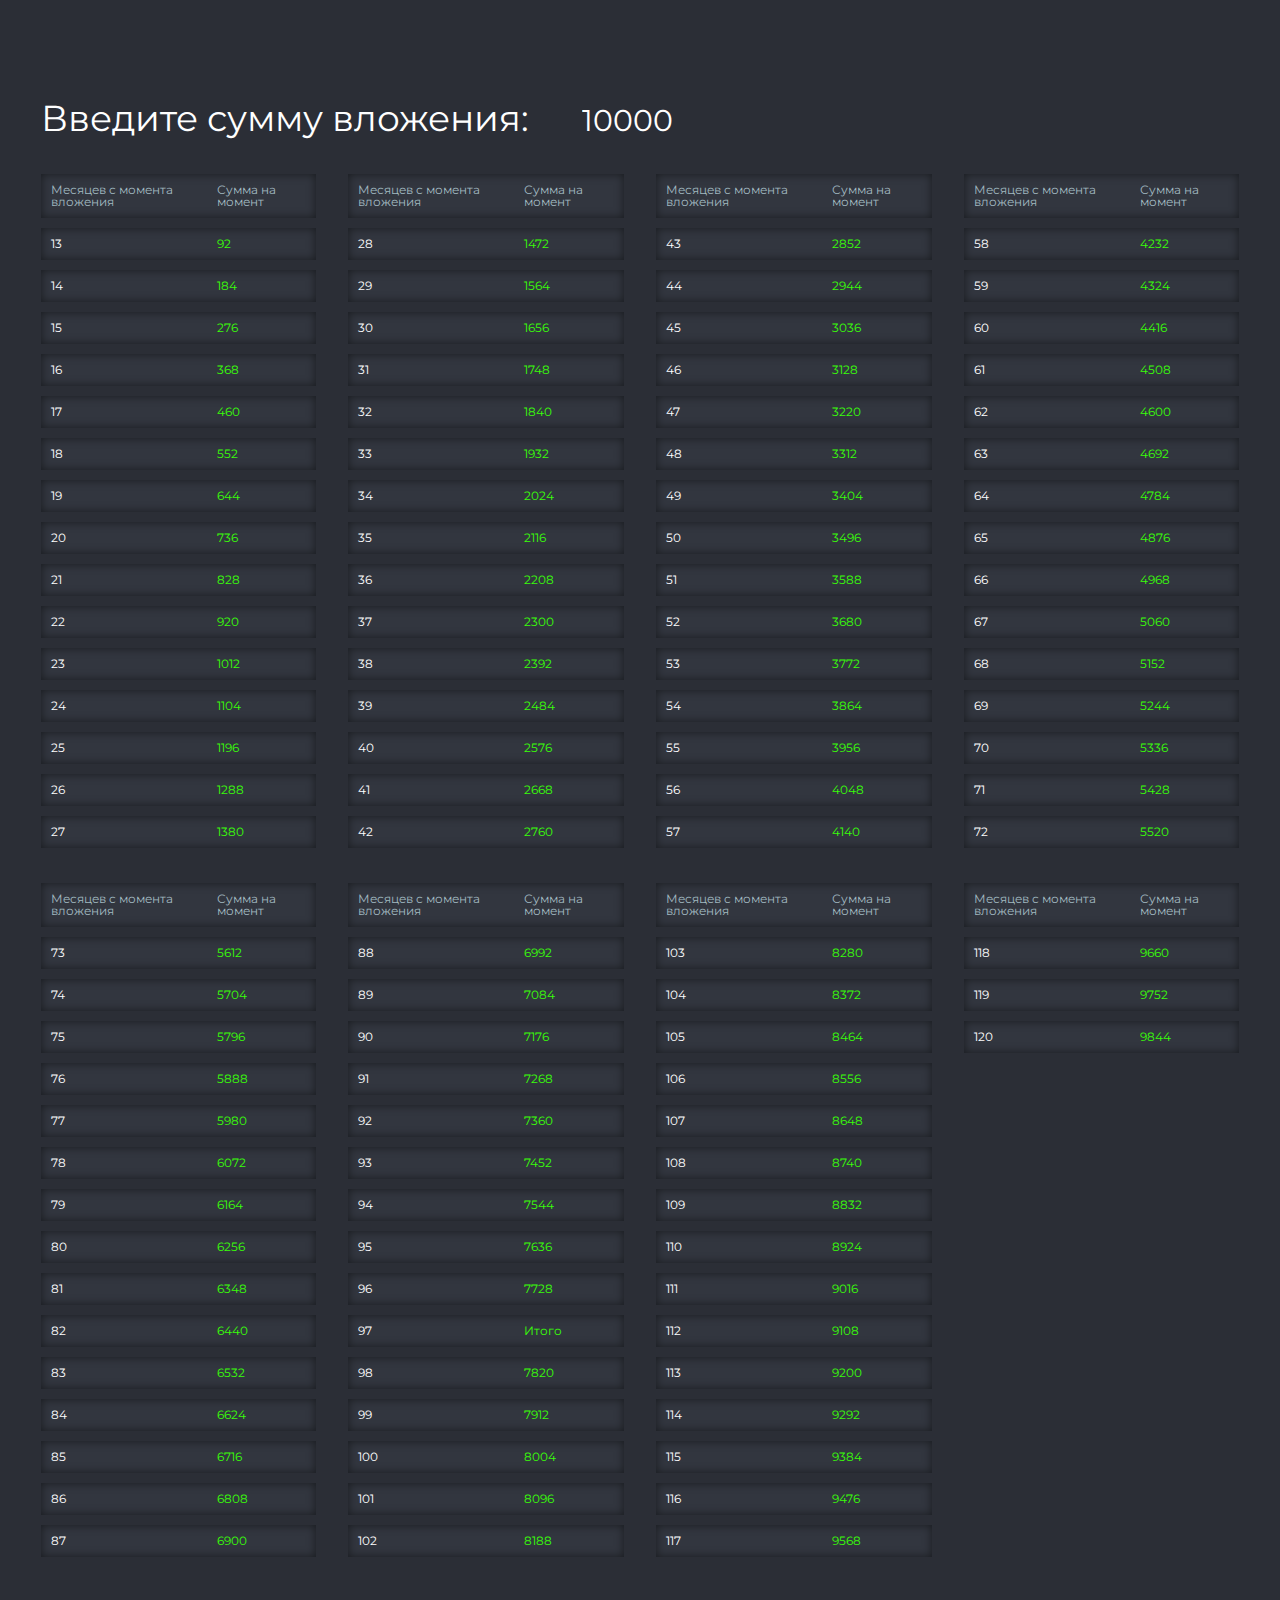
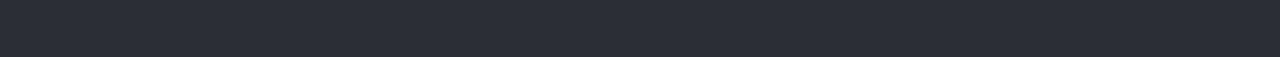
==== index.html @ eb1f11cc "Update index.html" ====
<!DOCTYPE html>
<html lang="ru">
<head>
	<meta charset="UTF-8">
	<meta name="viewport" content="width=device-width, initial-scale=1.0">
	<title>Калькулятор Х100</title>
	<link href="https://fonts.googleapis.com/css2?family=Montserrat:wght@100;200;300;400;500;600;700;800;900&display=swap" rel="stylesheet">
	<link rel="shortcut icon" href="">
	<link href="normalize.css" rel="stylesheet" type="text/css"/>
	<link href="style.css" rel="stylesheet" type="text/css"/>
	<link href="css/responsive.css" rel="stylesheet" type="text/css"/>
</head>
<body>


	<div class="all">
		<label class="title" for="data">
			<span>Введите сумму вложения:</span>
			<input type="text" id="data"
			name="data" value="10000" placeholder="10 000">
			
		</label>

		<div class="all__wr">
			<div class="all__item">
				<div class="item item__title">
					<span class="item_month">Месяцев с момента вложения</span>
					<span class="item_total">Сумма на момент</span>
				</div>
				<div class="item">
					<span class="item_month">13</span>
					<span class="item_total" id="total1">Итого</span>
				</div>
				<div class="item">
					<span class="item_month">14</span>
					<span class="item_total" id="total2">Итого</span>
				</div>
				<div class="item">
					<span class="item_month">15</span>
					<span class="item_total" id="total3">Итого</span>
				</div>
				<div class="item">
					<span class="item_month">16</span>
					<span class="item_total" id="total4">Итого</span>
				</div>
				<div class="item">
					<span class="item_month">17</span>
					<span class="item_total" id="total5">Итого</span>
				</div>
				<div class="item">
					<span class="item_month">18</span>
					<span class="item_total" id="total6">Итого</span>
				</div>
				<div class="item">
					<span class="item_month">19</span>
					<span class="item_total" id="total7">Итого</span>
				</div>
				<div class="item">
					<span class="item_month">20</span>
					<span class="item_total" id="total8">Итого</span>
				</div>
				<div class="item">
					<span class="item_month">21</span>
					<span class="item_total" id="total9">Итого</span>
				</div>
				<div class="item">
					<span class="item_month">22</span>
					<span class="item_total" id="total10">Итого</span>
				</div>
				<div class="item">
					<span class="item_month">23</span>
					<span class="item_total" id="total11">Итого</span>
				</div>
				<div class="item">
					<span class="item_month">24</span>
					<span class="item_total" id="total12">Итого</span>
				</div>
				<div class="item">
					<span class="item_month">25</span>
					<span class="item_total" id="total13">Итого</span>
				</div>
				<div class="item">
					<span class="item_month">26</span>
					<span class="item_total" id="total14">Итого</span>
				</div>
				<div class="item">
					<span class="item_month">27</span>
					<span class="item_total" id="total15">Итого</span>
				</div>
			</div>
			<div class="all__item">
				<div class="item item__title">
					<span class="item_month">Месяцев с момента вложения</span>
					<span class="item_total">Сумма на момент</span>
				</div>
				<div class="item">
					<span class="item_month">28</span>
					<span class="item_total" id="total16">Итого</span>
				</div>
				<div class="item">
					<span class="item_month">29</span>
					<span class="item_total" id="total17">Итого</span>
				</div>
				<div class="item">
					<span class="item_month">30</span>
					<span class="item_total" id="total18">Итого</span>
				</div>
				<div class="item">
					<span class="item_month">31</span>
					<span class="item_total" id="total19">Итого</span>
				</div>
				<div class="item">
					<span class="item_month">32</span>
					<span class="item_total" id="total20">Итого</span>
				</div>
				<div class="item">
					<span class="item_month">33</span>
					<span class="item_total" id="total21">Итого</span>
				</div>
				<div class="item">
					<span class="item_month">34</span>
					<span class="item_total" id="total22">Итого</span>
				</div>
				<div class="item">
					<span class="item_month">35</span>
					<span class="item_total" id="total23">Итого</span>
				</div>
				<div class="item">
					<span class="item_month">36</span>
					<span class="item_total" id="total24">Итого</span>
				</div>
				<div class="item">
					<span class="item_month">37</span>
					<span class="item_total" id="total25">Итого</span>
				</div>
				<div class="item">
					<span class="item_month">38</span>
					<span class="item_total" id="total26">Итого</span>
				</div>
				<div class="item">
					<span class="item_month">39</span>
					<span class="item_total" id="total27">Итого</span>
				</div>
				<div class="item">
					<span class="item_month">40</span>
					<span class="item_total" id="total28">Итого</span>
				</div>
				<div class="item">
					<span class="item_month">41</span>
					<span class="item_total" id="total29">Итого</span>
				</div>
				<div class="item">
					<span class="item_month">42</span>
					<span class="item_total" id="total30">Итого</span>
				</div>
			</div>
			<div class="all__item">
				<div class="item item__title">
					<span class="item_month">Месяцев с момента вложения</span>
					<span class="item_total">Сумма на момент</span>
				</div>
				<div class="item">
					<span class="item_month">43</span>
					<span class="item_total" id="total31">Итого</span>
				</div>
				<div class="item">
					<span class="item_month">44</span>
					<span class="item_total" id="total32">Итого</span>
				</div>
				<div class="item">
					<span class="item_month">45</span>
					<span class="item_total" id="total33">Итого</span>
				</div>
				<div class="item">
					<span class="item_month">46</span>
					<span class="item_total" id="total34">Итого</span>
				</div>
				<div class="item">
					<span class="item_month">47</span>
					<span class="item_total" id="total35">Итого</span>
				</div>
				<div class="item">
					<span class="item_month">48</span>
					<span class="item_total" id="total36">Итого</span>
				</div>
				<div class="item">
					<span class="item_month">49</span>
					<span class="item_total" id="total37">Итого</span>
				</div>
				<div class="item">
					<span class="item_month">50</span>
					<span class="item_total" id="total38">Итого</span>
				</div>
				<div class="item">
					<span class="item_month">51</span>
					<span class="item_total" id="total39">Итого</span>
				</div>
				<div class="item">
					<span class="item_month">52</span>
					<span class="item_total" id="total40">Итого</span>
				</div>
				<div class="item">
					<span class="item_month">53</span>
					<span class="item_total" id="total41">Итого</span>
				</div>
				<div class="item">
					<span class="item_month">54</span>
					<span class="item_total" id="total42">Итого</span>
				</div>
				<div class="item">
					<span class="item_month">55</span>
					<span class="item_total" id="total43">Итого</span>
				</div>
				<div class="item">
					<span class="item_month">56</span>
					<span class="item_total" id="total44">Итого</span>
				</div>
				<div class="item">
					<span class="item_month">57</span>
					<span class="item_total" id="total45">Итого</span>
				</div>
			</div>
			<div class="all__item">
				<div class="item item__title">
					<span class="item_month">Месяцев с момента вложения</span>
					<span class="item_total">Сумма на момент</span>
				</div>
				<div class="item">
					<span class="item_month">58</span>
					<span class="item_total" id="total46">Итого</span>
				</div>
				<div class="item">
					<span class="item_month">59</span>
					<span class="item_total" id="total47">Итого</span>
				</div>
				<div class="item">
					<span class="item_month">60</span>
					<span class="item_total" id="total48">Итого</span>
				</div>
				<div class="item">
					<span class="item_month">61</span>
					<span class="item_total" id="total49">Итого</span>
				</div>
				<div class="item">
					<span class="item_month">62</span>
					<span class="item_total" id="total50">Итого</span>
				</div>
				<div class="item">
					<span class="item_month">63</span>
					<span class="item_total" id="total51">Итого</span>
				</div>
				<div class="item">
					<span class="item_month">64</span>
					<span class="item_total" id="total52">Итого</span>
				</div>
				<div class="item">
					<span class="item_month">65</span>
					<span class="item_total" id="total53">Итого</span>
				</div>
				<div class="item">
					<span class="item_month">66</span>
					<span class="item_total" id="total54">Итого</span>
				</div>
				<div class="item">
					<span class="item_month">67</span>
					<span class="item_total" id="total55">Итого</span>
				</div>
				<div class="item">
					<span class="item_month">68</span>
					<span class="item_total" id="total56">Итого</span>
				</div>
				<div class="item">
					<span class="item_month">69</span>
					<span class="item_total" id="total57">Итого</span>
				</div>
				<div class="item">
					<span class="item_month">70</span>
					<span class="item_total" id="total58">Итого</span>
				</div>
				<div class="item">
					<span class="item_month">71</span>
					<span class="item_total" id="total59">Итого</span>
				</div>
				<div class="item">
					<span class="item_month">72</span>
					<span class="item_total" id="total60">Итого</span>
				</div>
			</div>
			<div class="all__item">
				<div class="item item__title">
					<span class="item_month">Месяцев с момента вложения</span>
					<span class="item_total">Сумма на момент</span>
				</div>
				<div class="item">
					<span class="item_month">73</span>
					<span class="item_total" id="total61">Итого</span>
				</div>
				<div class="item">
					<span class="item_month">74</span>
					<span class="item_total" id="total62">Итого</span>
				</div>
				<div class="item">
					<span class="item_month">75</span>
					<span class="item_total" id="total63">Итого</span>
				</div>
				<div class="item">
					<span class="item_month">76</span>
					<span class="item_total" id="total64">Итого</span>
				</div>
				<div class="item">
					<span class="item_month">77</span>
					<span class="item_total" id="total65">Итого</span>
				</div>
				<div class="item">
					<span class="item_month">78</span>
					<span class="item_total" id="total66">Итого</span>
				</div>
				<div class="item">
					<span class="item_month">79</span>
					<span class="item_total" id="total67">Итого</span>
				</div>
				<div class="item">
					<span class="item_month">80</span>
					<span class="item_total" id="total68">Итого</span>
				</div>
				<div class="item">
					<span class="item_month">81</span>
					<span class="item_total" id="total69">Итого</span>
				</div>
				<div class="item">
					<span class="item_month">82</span>
					<span class="item_total" id="total70">Итого</span>
				</div>
				<div class="item">
					<span class="item_month">83</span>
					<span class="item_total" id="total71">Итого</span>
				</div>
				<div class="item">
					<span class="item_month">84</span>
					<span class="item_total" id="total72">Итого</span>
				</div>
				<div class="item">
					<span class="item_month">85</span>
					<span class="item_total" id="total73">Итого</span>
				</div>
				<div class="item">
					<span class="item_month">86</span>
					<span class="item_total" id="total74">Итого</span>
				</div>
				<div class="item">
					<span class="item_month">87</span>
					<span class="item_total" id="total75">Итого</span>
				</div>
			</div>
			<div class="all__item">
				<div class="item item__title">
					<span class="item_month">Месяцев с момента вложения</span>
					<span class="item_total">Сумма на момент</span>
				</div>
				<div class="item">
					<span class="item_month">88</span>
					<span class="item_total" id="total76">Итого</span>
				</div>
				<div class="item">
					<span class="item_month">89</span>
					<span class="item_total" id="total77">Итого</span>
				</div>
				<div class="item">
					<span class="item_month">90</span>
					<span class="item_total" id="total78">Итого</span>
				</div>
				<div class="item">
					<span class="item_month">91</span>
					<span class="item_total" id="total79">Итого</span>
				</div>
				<div class="item">
					<span class="item_month">92</span>
					<span class="item_total" id="total80">Итого</span>
				</div>
				<div class="item">
					<span class="item_month">93</span>
					<span class="item_total" id="total81">Итого</span>
				</div>
				<div class="item">
					<span class="item_month">94</span>
					<span class="item_total" id="total82">Итого</span>
				</div>
				<div class="item">
					<span class="item_month">95</span>
					<span class="item_total" id="total83">Итого</span>
				</div>
				<div class="item">
					<span class="item_month">96</span>
					<span class="item_total" id="total84">Итого</span>
				</div>
				<div class="item">
					<span class="item_month">97</span>
					<span class="item_total" id="total84">Итого</span>
				</div>
				<div class="item">
					<span class="item_month">98</span>
					<span class="item_total" id="total85">Итого</span>
				</div>
				<div class="item">
					<span class="item_month">99</span>
					<span class="item_total" id="total86">Итого</span>
				</div>
				<div class="item">
					<span class="item_month">100</span>
					<span class="item_total" id="total87">Итого</span>
				</div>
				<div class="item">
					<span class="item_month">101</span>
					<span class="item_total" id="total88">Итого</span>
				</div>
				<div class="item">
					<span class="item_month">102</span>
					<span class="item_total" id="total89">Итого</span>
				</div>
			</div>
			<div class="all__item">
				<div class="item item__title">
					<span class="item_month">Месяцев с момента вложения</span>
					<span class="item_total">Сумма на момент</span>
				</div>
				<div class="item">
					<span class="item_month">103</span>
					<span class="item_total" id="total90">Итого</span>
				</div>
				<div class="item">
					<span class="item_month">104</span>
					<span class="item_total" id="total91">Итого</span>
				</div>
				<div class="item">
					<span class="item_month">105</span>
					<span class="item_total" id="total92">Итого</span>
				</div>
				<div class="item">
					<span class="item_month">106</span>
					<span class="item_total" id="total93">Итого</span>
				</div>
				<div class="item">
					<span class="item_month">107</span>
					<span class="item_total" id="total94">Итого</span>
				</div>
				<div class="item">
					<span class="item_month">108</span>
					<span class="item_total" id="total95">Итого</span>
				</div>
				<div class="item">
					<span class="item_month">109</span>
					<span class="item_total" id="total96">Итого</span>
				</div>
				<div class="item">
					<span class="item_month">110</span>
					<span class="item_total" id="total97">Итого</span>
				</div>
				<div class="item">
					<span class="item_month">111</span>
					<span class="item_total" id="total98">Итого</span>
				</div>
				<div class="item">
					<span class="item_month">112</span>
					<span class="item_total" id="total99">Итого</span>
				</div>
				<div class="item">
					<span class="item_month">113</span>
					<span class="item_total" id="total100">Итого</span>
				</div>
				<div class="item">
					<span class="item_month">114</span>
					<span class="item_total" id="total101">Итого</span>
				</div>
				<div class="item">
					<span class="item_month">115</span>
					<span class="item_total" id="total102">Итого</span>
				</div>
				<div class="item">
					<span class="item_month">116</span>
					<span class="item_total" id="total103">Итого</span>
				</div>
				<div class="item">
					<span class="item_month">117</span>
					<span class="item_total" id="total104">Итого</span>
				</div>
			</div>
			<div class="all__item">
				<div class="item item__title">
					<span class="item_month">Месяцев с момента вложения</span>
					<span class="item_total">Сумма на момент</span>
				</div>
				<div class="item">
					<span class="item_month">118</span>
					<span class="item_total" id="total105">Итого</span>
				</div>
				<div class="item">
					<span class="item_month">119</span>
					<span class="item_total" id="total106">Итого</span>
				</div>
				<div class="item">
					<span class="item_month">120</span>
					<span class="item_total" id="total107">Итого</span>
				</div>
			</div>
		</div>
		

		
	</div>
	


	<script src="https://ajax.googleapis.com/ajax/libs/jquery/3.5.1/jquery.min.js"></script>
	<script src="script.js"></script>
</body>
</html>
---- style.css ----
body{
	font-family: 'Montserrat', sans-serif;
	color: #fff;
	background: #2b2e36;
	font-size: 12px;
}
.all{
	width: 1199px;
	margin: 0 auto;
	padding-top: 100px;
	padding-bottom: 100px;
}
.title span {
	font-size: 36px;
	display: inline-block;
	margin-right: 50px;
}
.all__wr{
	display: flex;
	flex-wrap: wrap;
	justify-content: space-between;
}
input{
	color: #fff;
	background: #2b2e36;
	font-size: 30px;
}
.item__title{
	color: #a2bac1;
}
.all__item{
	width: 23%;
	margin-top: 25px;
}
.item{
	background: #32363f;
	margin-top: 10px;
	padding: 10px;
	display: flex;
	align-items: center;
	box-shadow: inset 0px 0px 10px rgba(0,0,0,0.5);
}
.item_month{
	width: 65%;
}
.item_total{
	width: 35%;
	color: #39ff08;
}
.item__title .item_total{
	color: #a2bac1;
}
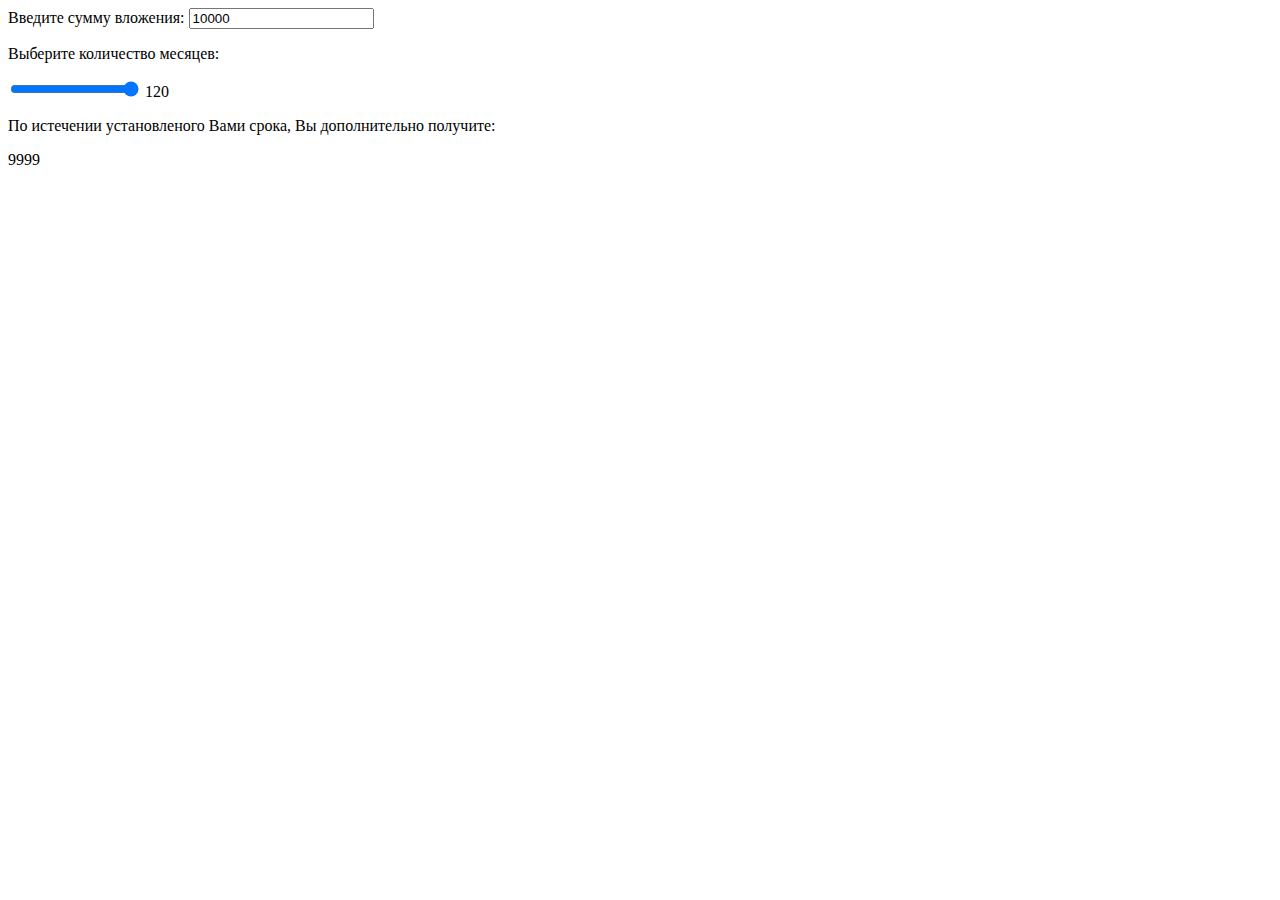
==== commit 8538a6b6: "Add files via upload" ====
--- a/index.html
+++ b/index.html
@@ -6,22 +6,36 @@
 	<title>Калькулятор Х100</title>
 	<link href="https://fonts.googleapis.com/css2?family=Montserrat:wght@100;200;300;400;500;600;700;800;900&display=swap" rel="stylesheet">
 	<link rel="shortcut icon" href="">
-	<link href="normalize.css" rel="stylesheet" type="text/css"/>
-	<link href="style.css" rel="stylesheet" type="text/css"/>
+	<link href="css/normalize.css" rel="stylesheet" type="text/css"/>
+	<link href="css/style.css" rel="stylesheet" type="text/css"/>
 	<link href="css/responsive.css" rel="stylesheet" type="text/css"/>
 </head>
 <body>
 
 
 	<div class="all">
-		<label class="title" for="data">
-			<span>Введите сумму вложения:</span>
-			<input type="text" id="data"
-			name="data" value="10000" placeholder="10 000">
+		<div class="choose">
+			<div class="choose__left">
+				<label class="title" for="data">
+					<span class="title__title title__title_range">Введите сумму вложения:</span>
+					<input type="text" id="data" name="data" value="10000" placeholder="10 000">
+
+				</label>
+				<label class="title" for="month">
+					<p class="title__title title__title_range">Выберите количество месяцев:</p>
+					<input type="range" id="month" min="13" max="120" name="month" value="120">
+					<span id="title__month" class="title__month">1</span>
+				</label>
+			</div>
+			<div class="choose__right">
+				<p class="choose__right_text">По истечении установленого Вами срока, Вы дополнительно получите:</p>
+				<p id="choose__right_month" class="choose__right_month">1</p>
+			</div>
 			
-		</label>
-
-		<div class="all__wr">
+		</div>
+		
+
+<!-- 		<div class="all__wr">
 			<div class="all__item">
 				<div class="item item__title">
 					<span class="item_month">Месяцев с момента вложения</span>
@@ -502,7 +516,7 @@
 					<span class="item_total" id="total107">Итого</span>
 				</div>
 			</div>
-		</div>
+		</div> -->
 		
 
 		
@@ -513,4 +527,4 @@
 	<script src="https://ajax.googleapis.com/ajax/libs/jquery/3.5.1/jquery.min.js"></script>
 	<script src="script.js"></script>
 </body>
-</html>
+</html>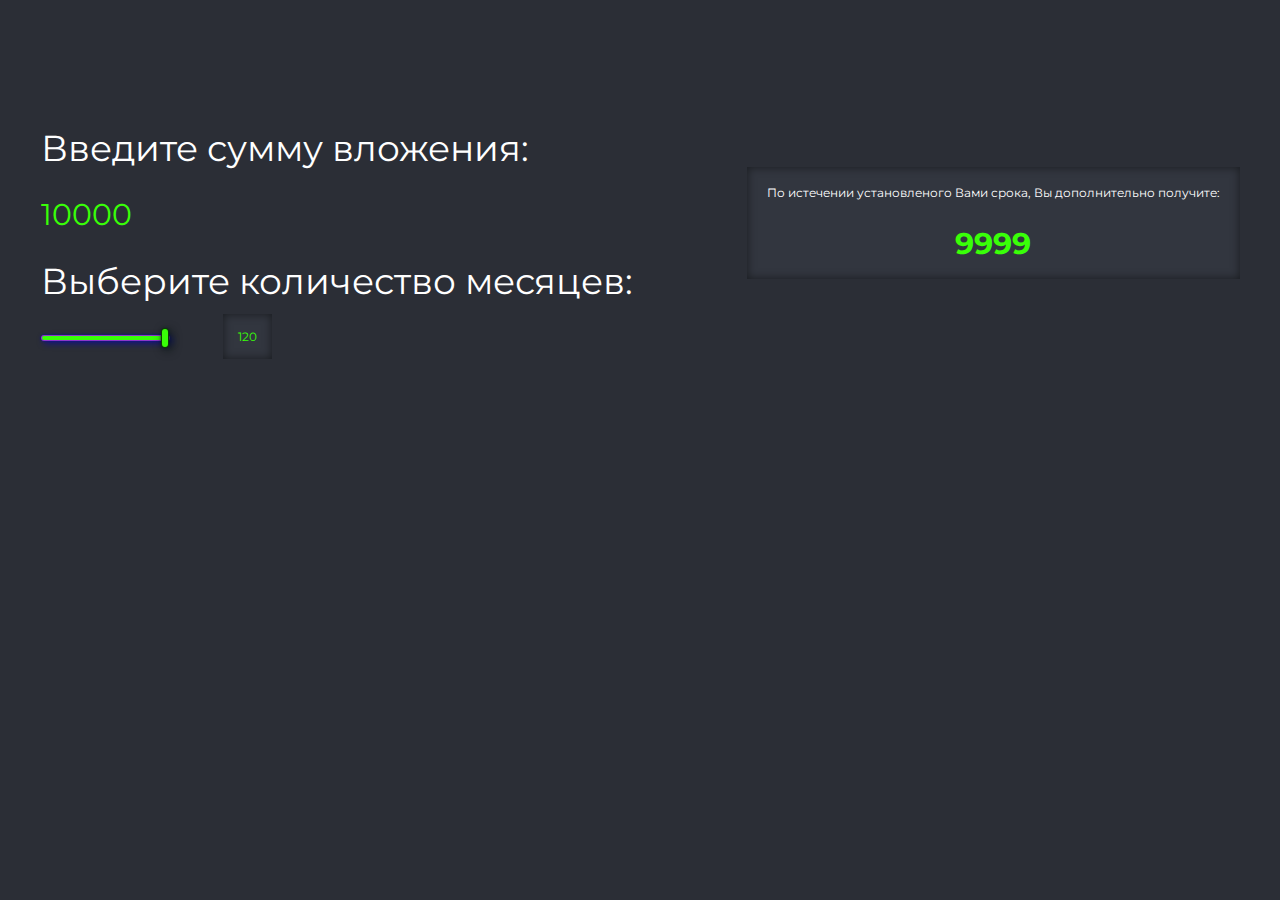
==== commit 12bb4500: "Update index.html" ====
--- a/index.html
+++ b/index.html
@@ -6,8 +6,8 @@
 	<title>Калькулятор Х100</title>
 	<link href="https://fonts.googleapis.com/css2?family=Montserrat:wght@100;200;300;400;500;600;700;800;900&display=swap" rel="stylesheet">
 	<link rel="shortcut icon" href="">
-	<link href="css/normalize.css" rel="stylesheet" type="text/css"/>
-	<link href="css/style.css" rel="stylesheet" type="text/css"/>
+	<link href="normalize.css" rel="stylesheet" type="text/css"/>
+	<link href="style.css" rel="stylesheet" type="text/css"/>
 	<link href="css/responsive.css" rel="stylesheet" type="text/css"/>
 </head>
 <body>
@@ -527,4 +527,4 @@
 	<script src="https://ajax.googleapis.com/ajax/libs/jquery/3.5.1/jquery.min.js"></script>
 	<script src="script.js"></script>
 </body>
-</html>+</html>
--- a/style.css
+++ b/style.css
@@ -0,0 +1,122 @@
+body{
+	font-family: 'Montserrat', sans-serif;
+	color: #fff;
+	background: #2b2e36;
+	font-size: 12px;
+}
+.all{
+	width: 1199px;
+	margin: 0 auto;
+	padding-top: 100px;
+	padding-bottom: 100px;
+}
+.title__title {
+	font-size: 36px;
+	display: inline-block;
+	margin-right: 50px;
+}
+.title__month{
+	margin-left: 50px;
+	padding: 15px;
+	background: #32363f;
+	box-shadow: inset 0px 0px 10px rgba(0,0,0,0.5);
+	color: #39ff08;
+}
+.title__title_range{
+	display: block;
+	margin-bottom: 30px;
+	margin-top: 30px;
+}
+.all__wr{
+	display: flex;
+	flex-wrap: wrap;
+	justify-content: space-between;
+}
+input{
+	color: #39ff08;
+	background: #2b2e36;
+	font-size: 30px;
+}
+.item__title{
+	color: #a2bac1;
+}
+.all__item{
+	width: 23%;
+	margin-top: 25px;
+}
+.item{
+	background: #32363f;
+	margin-top: 10px;
+	padding: 10px;
+	display: flex;
+	align-items: center;
+	box-shadow: inset 0px 0px 10px rgba(0,0,0,0.5);
+}
+.item_month{
+	width: 65%;
+}
+.item_total{
+	width: 35%;
+	color: #39ff08;
+}
+.item__title .item_total{
+	color: #a2bac1;
+}
+.choose{
+	display: flex;
+	align-items: center;
+	justify-content: space-between;
+}
+.choose__right{
+	background: #32363f;
+	padding: 20px;
+	display: flex;
+	align-items: center;
+	flex-direction: column;
+	box-shadow: inset 0px 0px 10px rgba(0,0,0,0.5);
+}
+.choose__right_month{
+	color: #39ff08;
+	margin-top: 30px;
+	font-size: 30px;
+	font-weight: 700;
+}
+
+
+
+
+input[type=range] {-webkit-appearance: none; margin: 5.8px 0; background-color: transparent !important;}
+
+input[type=range]:focus {outline: none;}
+
+input[type=range]::-webkit-slider-runnable-track {cursor: pointer; box-shadow: 2.4px 2.4px 6.2px rgba(7, 7, 163, 0.72), 0px 0px 2.4px rgba(8, 8, 187, 0.72); background: #39ff08; border-radius: 21.6px; border: 1px solid rgba(163, 0, 255, 0.79);}
+
+input[type=range]::-webkit-slider-thumb {box-shadow: 2.4px 2.4px 9.5px rgba(4, 16, 14, 0.78), 0px 0px 2.4px rgba(9, 36, 32, 0.78); border: 1.8px solid rgba(0, 0, 6, 0.77); border-radius: 28px; background: #39ff08; cursor: pointer; -webkit-appearance: none; margin-top: -7.8px;}
+
+input[type=range]:focus::-webkit-slider-runnable-track {background: #39ff08;}
+
+input[type=range]::-moz-range-track {width: 100%; cursor: pointer; box-shadow: 2.4px 2.4px 6.2px rgba(7, 7, 163, 0.72), 0px 0px 2.4px rgba(8, 8, 187, 0.72); background: #39ff08; border-radius: 21.6px; border: 1px solid rgba(163, 0, 255, 0.79);}
+
+input[type=range]::-moz-range-thumb {box-shadow: 2.4px 2.4px 9.5px rgba(4, 16, 14, 0.78), 0px 0px 2.4px rgba(9, 36, 32, 0.78); border: 1.8px solid rgba(0, 0, 6, 0.77); border-radius: 28px; background: #39ff08; cursor: pointer;}
+
+input[type=range]::-ms-track {width: 100%; cursor: pointer; background: transparent; border-color: transparent; color: transparent;}
+
+input[type=range]::-ms-fill-lower {background: #39ff08; border: 1px solid rgba(163, 0, 255, 0.79); border-radius: 43.2px; box-shadow: 2.4px 2.4px 6.2px rgba(7, 7, 163, 0.72), 0px 0px 2.4px rgba(8, 8, 187, 0.72);}
+
+input[type=range]::-ms-fill-upper {background: #39ff08; border: 1px solid rgba(163, 0, 255, 0.79); border-radius: 43.2px; box-shadow: 2.4px 2.4px 6.2px rgba(7, 7, 163, 0.72), 0px 0px 2.4px rgba(8, 8, 187, 0.72);}
+
+input[type=range]::-ms-thumb {box-shadow: 2.4px 2.4px 9.5px rgba(4, 16, 14, 0.78), 0px 0px 2.4px rgba(9, 36, 32, 0.78); border: 1.8px solid rgba(0, 0, 6, 0.77); border-radius: 28px; background: #39ff08; cursor: pointer;}
+
+input[type=range]:focus::-ms-fill-lower {background: #39ff08;}
+
+input[type=range]:focus::-ms-fill-upper {background: #39ff08;}
+
+/* Track */
+input[type=range]::-webkit-slider-runnable-track {height: 6.4px;}
+input[type=range]::-moz-range-track {height: 6.4px;}
+input[type=range]::-ms-track {height: 6.4px;}
+
+/* Thumb */
+input[type=range]::-webkit-slider-thumb {height: 20px; width: 8px;}
+input[type=range]::-moz-range-thumb {height: 20px; width: 8px;}
+input[type=range]::-ms-thumb {height: 20px; width: 8px;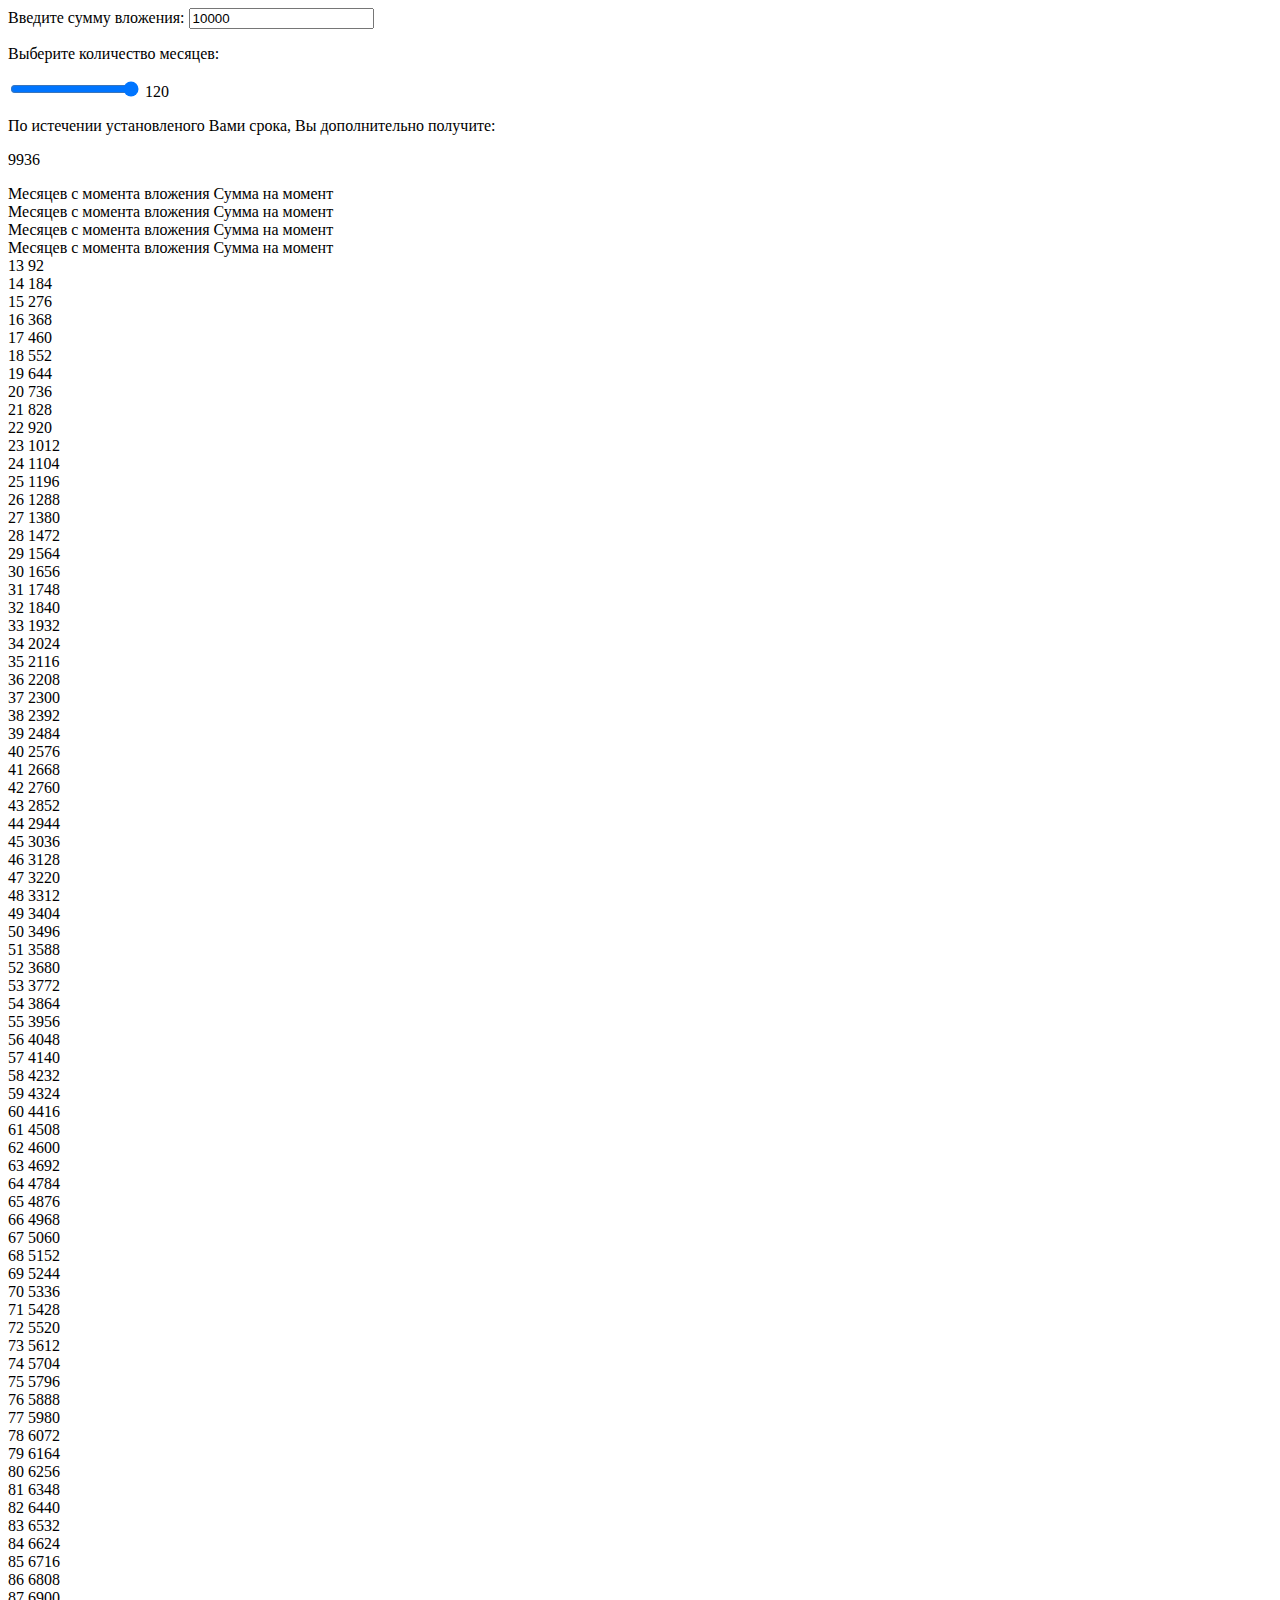
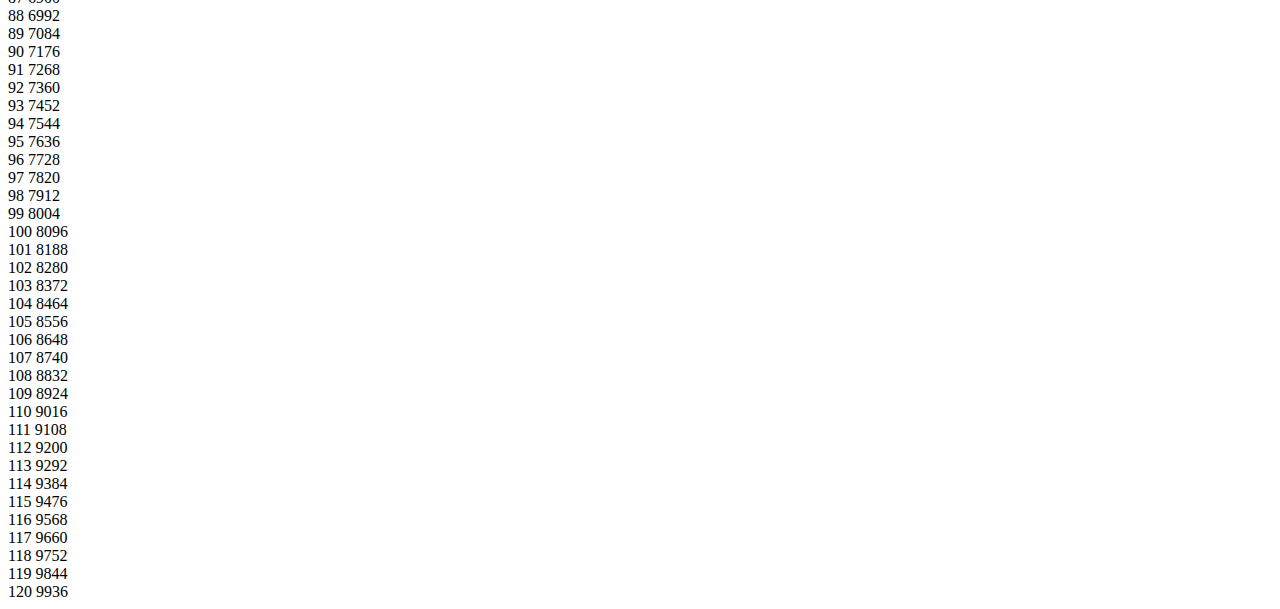
==== commit 12642493: "Add files via upload" ====
--- a/index.html
+++ b/index.html
@@ -6,8 +6,8 @@
 	<title>Калькулятор Х100</title>
 	<link href="https://fonts.googleapis.com/css2?family=Montserrat:wght@100;200;300;400;500;600;700;800;900&display=swap" rel="stylesheet">
 	<link rel="shortcut icon" href="">
-	<link href="normalize.css" rel="stylesheet" type="text/css"/>
-	<link href="style.css" rel="stylesheet" type="text/css"/>
+	<link href="css/normalize.css" rel="stylesheet" type="text/css"/>
+	<link href="css/style.css" rel="stylesheet" type="text/css"/>
 	<link href="css/responsive.css" rel="stylesheet" type="text/css"/>
 </head>
 <body>
@@ -33,14 +33,28 @@
 			</div>
 			
 		</div>
+
+		<div class="all__wr all__wr_title">
+			<div class="item__title">
+				<span class="item_month">Месяцев с момента вложения</span>
+				<span class="item_total">Сумма на момент</span>
+			</div>
+			<div class="item__title">
+				<span class="item_month">Месяцев с момента вложения</span>
+				<span class="item_total">Сумма на момент</span>
+			</div>
+			<div class="item__title">
+				<span class="item_month">Месяцев с момента вложения</span>
+				<span class="item_total">Сумма на момент</span>
+			</div>
+			<div class="item__title">
+				<span class="item_month">Месяцев с момента вложения</span>
+				<span class="item_total">Сумма на момент</span>
+			</div>
+		</div>
 		
 
-<!-- 		<div class="all__wr">
-			<div class="all__item">
-				<div class="item item__title">
-					<span class="item_month">Месяцев с момента вложения</span>
-					<span class="item_total">Сумма на момент</span>
-				</div>
+		<div class="all__wr">
 				<div class="item">
 					<span class="item_month">13</span>
 					<span class="item_total" id="total1">Итого</span>
@@ -101,12 +115,6 @@
 					<span class="item_month">27</span>
 					<span class="item_total" id="total15">Итого</span>
 				</div>
-			</div>
-			<div class="all__item">
-				<div class="item item__title">
-					<span class="item_month">Месяцев с момента вложения</span>
-					<span class="item_total">Сумма на момент</span>
-				</div>
 				<div class="item">
 					<span class="item_month">28</span>
 					<span class="item_total" id="total16">Итого</span>
@@ -167,12 +175,6 @@
 					<span class="item_month">42</span>
 					<span class="item_total" id="total30">Итого</span>
 				</div>
-			</div>
-			<div class="all__item">
-				<div class="item item__title">
-					<span class="item_month">Месяцев с момента вложения</span>
-					<span class="item_total">Сумма на момент</span>
-				</div>
 				<div class="item">
 					<span class="item_month">43</span>
 					<span class="item_total" id="total31">Итого</span>
@@ -233,12 +235,6 @@
 					<span class="item_month">57</span>
 					<span class="item_total" id="total45">Итого</span>
 				</div>
-			</div>
-			<div class="all__item">
-				<div class="item item__title">
-					<span class="item_month">Месяцев с момента вложения</span>
-					<span class="item_total">Сумма на момент</span>
-				</div>
 				<div class="item">
 					<span class="item_month">58</span>
 					<span class="item_total" id="total46">Итого</span>
@@ -299,12 +295,6 @@
 					<span class="item_month">72</span>
 					<span class="item_total" id="total60">Итого</span>
 				</div>
-			</div>
-			<div class="all__item">
-				<div class="item item__title">
-					<span class="item_month">Месяцев с момента вложения</span>
-					<span class="item_total">Сумма на момент</span>
-				</div>
 				<div class="item">
 					<span class="item_month">73</span>
 					<span class="item_total" id="total61">Итого</span>
@@ -365,12 +355,6 @@
 					<span class="item_month">87</span>
 					<span class="item_total" id="total75">Итого</span>
 				</div>
-			</div>
-			<div class="all__item">
-				<div class="item item__title">
-					<span class="item_month">Месяцев с момента вложения</span>
-					<span class="item_total">Сумма на момент</span>
-				</div>
 				<div class="item">
 					<span class="item_month">88</span>
 					<span class="item_total" id="total76">Итого</span>
@@ -409,114 +393,102 @@
 				</div>
 				<div class="item">
 					<span class="item_month">97</span>
-					<span class="item_total" id="total84">Итого</span>
+					<span class="item_total" id="total85">Итого</span>
 				</div>
 				<div class="item">
 					<span class="item_month">98</span>
-					<span class="item_total" id="total85">Итого</span>
+					<span class="item_total" id="total86">Итого</span>
 				</div>
 				<div class="item">
 					<span class="item_month">99</span>
-					<span class="item_total" id="total86">Итого</span>
+					<span class="item_total" id="total87">Итого</span>
 				</div>
 				<div class="item">
 					<span class="item_month">100</span>
-					<span class="item_total" id="total87">Итого</span>
+					<span class="item_total" id="total88">Итого</span>
 				</div>
 				<div class="item">
 					<span class="item_month">101</span>
-					<span class="item_total" id="total88">Итого</span>
+					<span class="item_total" id="total89">Итого</span>
 				</div>
 				<div class="item">
 					<span class="item_month">102</span>
-					<span class="item_total" id="total89">Итого</span>
-				</div>
-			</div>
-			<div class="all__item">
-				<div class="item item__title">
-					<span class="item_month">Месяцев с момента вложения</span>
-					<span class="item_total">Сумма на момент</span>
+					<span class="item_total" id="total90">Итого</span>
 				</div>
 				<div class="item">
 					<span class="item_month">103</span>
-					<span class="item_total" id="total90">Итого</span>
+					<span class="item_total" id="total91">Итого</span>
 				</div>
 				<div class="item">
 					<span class="item_month">104</span>
-					<span class="item_total" id="total91">Итого</span>
+					<span class="item_total" id="total92">Итого</span>
 				</div>
 				<div class="item">
 					<span class="item_month">105</span>
-					<span class="item_total" id="total92">Итого</span>
+					<span class="item_total" id="total93">Итого</span>
 				</div>
 				<div class="item">
 					<span class="item_month">106</span>
-					<span class="item_total" id="total93">Итого</span>
+					<span class="item_total" id="total94">Итого</span>
 				</div>
 				<div class="item">
 					<span class="item_month">107</span>
-					<span class="item_total" id="total94">Итого</span>
+					<span class="item_total" id="total95">Итого</span>
 				</div>
 				<div class="item">
 					<span class="item_month">108</span>
-					<span class="item_total" id="total95">Итого</span>
+					<span class="item_total" id="total96">Итого</span>
 				</div>
 				<div class="item">
 					<span class="item_month">109</span>
-					<span class="item_total" id="total96">Итого</span>
+					<span class="item_total" id="total97">Итого</span>
 				</div>
 				<div class="item">
 					<span class="item_month">110</span>
-					<span class="item_total" id="total97">Итого</span>
+					<span class="item_total" id="total98">Итого</span>
 				</div>
 				<div class="item">
 					<span class="item_month">111</span>
-					<span class="item_total" id="total98">Итого</span>
+					<span class="item_total" id="total99">Итого</span>
 				</div>
 				<div class="item">
 					<span class="item_month">112</span>
-					<span class="item_total" id="total99">Итого</span>
+					<span class="item_total" id="total100">Итого</span>
 				</div>
 				<div class="item">
 					<span class="item_month">113</span>
-					<span class="item_total" id="total100">Итого</span>
+					<span class="item_total" id="total101">Итого</span>
 				</div>
 				<div class="item">
 					<span class="item_month">114</span>
-					<span class="item_total" id="total101">Итого</span>
+					<span class="item_total" id="total102">Итого</span>
 				</div>
 				<div class="item">
 					<span class="item_month">115</span>
-					<span class="item_total" id="total102">Итого</span>
+					<span class="item_total" id="total103">Итого</span>
 				</div>
 				<div class="item">
 					<span class="item_month">116</span>
-					<span class="item_total" id="total103">Итого</span>
+					<span class="item_total" id="total104">Итого</span>
 				</div>
 				<div class="item">
 					<span class="item_month">117</span>
-					<span class="item_total" id="total104">Итого</span>
-				</div>
-			</div>
-			<div class="all__item">
-				<div class="item item__title">
-					<span class="item_month">Месяцев с момента вложения</span>
-					<span class="item_total">Сумма на момент</span>
+					<span class="item_total" id="total105">Итого</span>
 				</div>
 				<div class="item">
 					<span class="item_month">118</span>
-					<span class="item_total" id="total105">Итого</span>
+					<span class="item_total" id="total106">Итого</span>
 				</div>
 				<div class="item">
 					<span class="item_month">119</span>
-					<span class="item_total" id="total106">Итого</span>
+					<span class="item_total" id="total107">Итого</span>
 				</div>
 				<div class="item">
 					<span class="item_month">120</span>
-					<span class="item_total" id="total107">Итого</span>
-				</div>
-			</div>
-		</div> -->
+					<span class="item_total" id="total108">Итого</span>
+				</div>
+			</div>
+		</div>
 		
 
 		
@@ -527,4 +499,4 @@
 	<script src="https://ajax.googleapis.com/ajax/libs/jquery/3.5.1/jquery.min.js"></script>
 	<script src="script.js"></script>
 </body>
-</html>
+</html>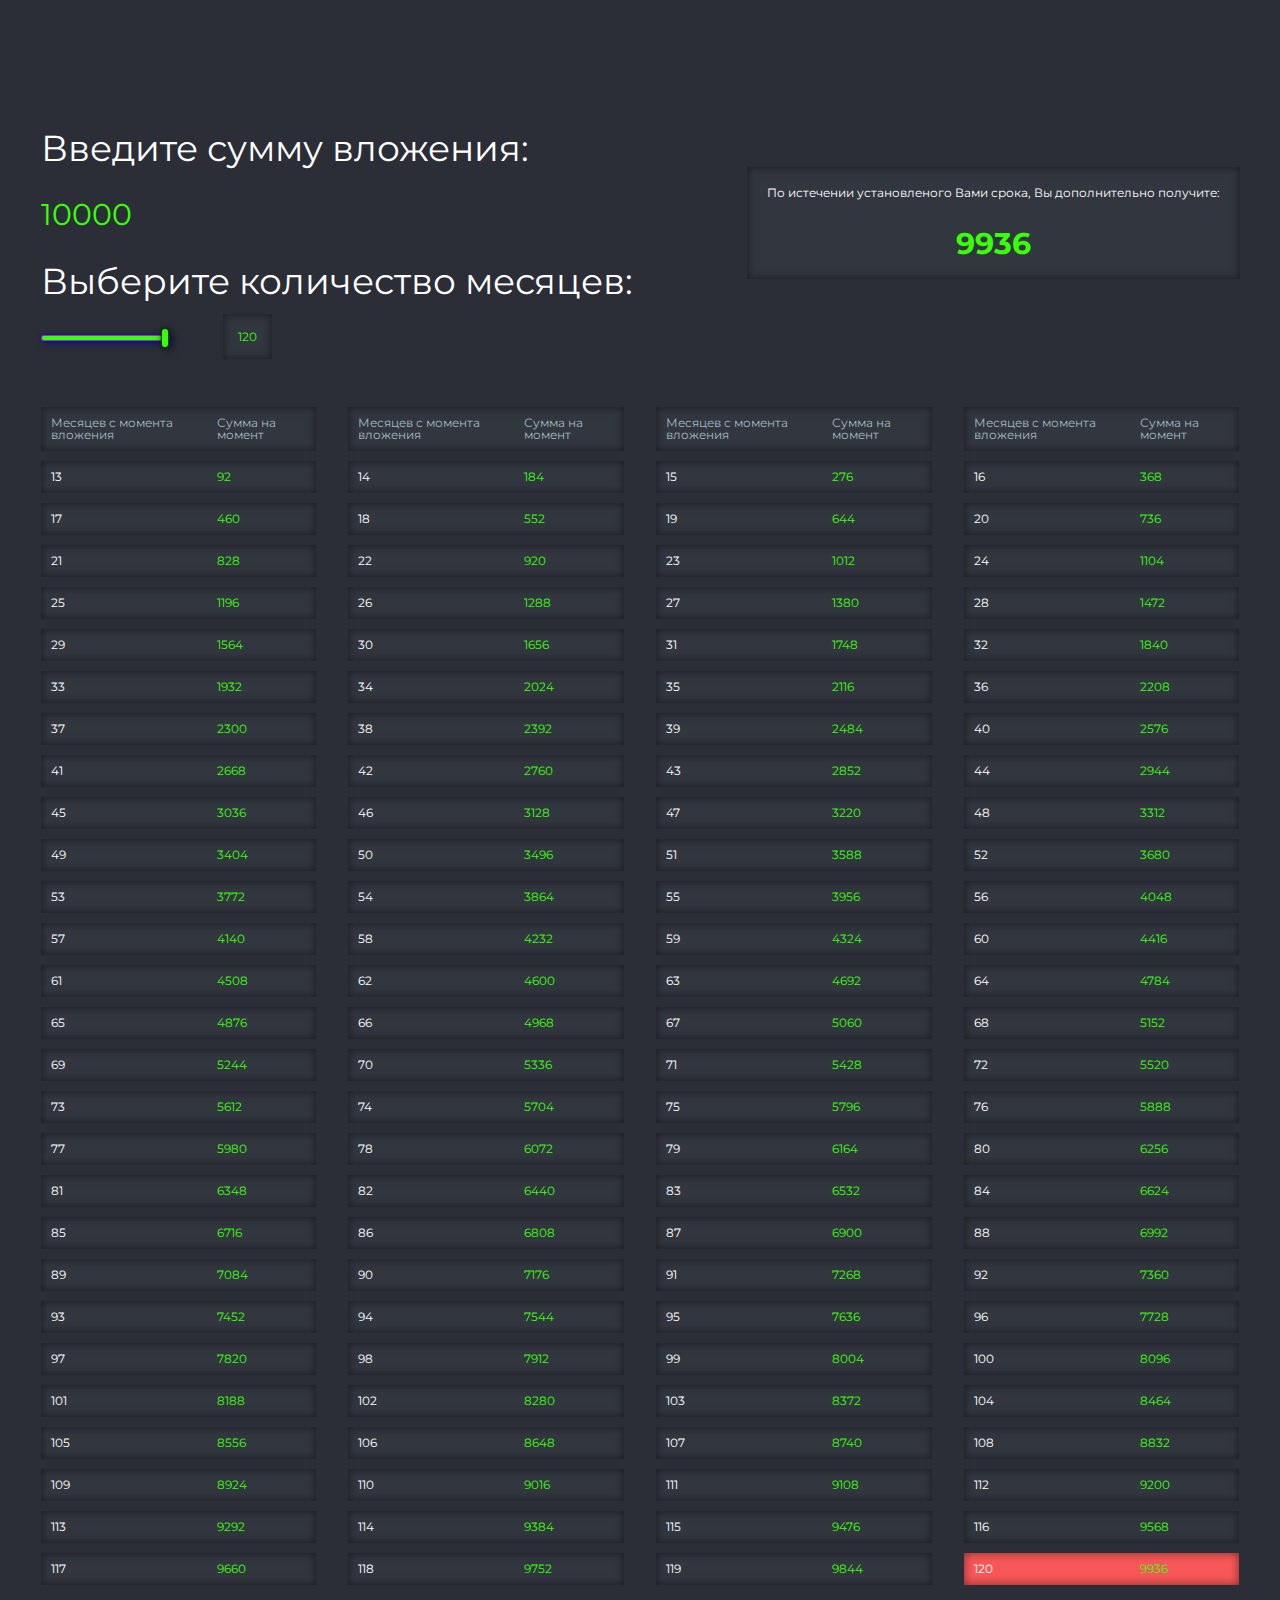
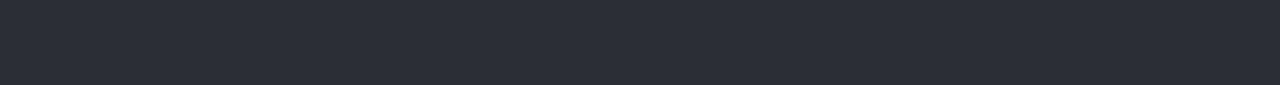
==== commit abb0d8da: "Update index.html" ====
--- a/index.html
+++ b/index.html
@@ -6,8 +6,8 @@
 	<title>Калькулятор Х100</title>
 	<link href="https://fonts.googleapis.com/css2?family=Montserrat:wght@100;200;300;400;500;600;700;800;900&display=swap" rel="stylesheet">
 	<link rel="shortcut icon" href="">
-	<link href="css/normalize.css" rel="stylesheet" type="text/css"/>
-	<link href="css/style.css" rel="stylesheet" type="text/css"/>
+	<link href="normalize.css" rel="stylesheet" type="text/css"/>
+	<link href="style.css" rel="stylesheet" type="text/css"/>
 	<link href="css/responsive.css" rel="stylesheet" type="text/css"/>
 </head>
 <body>
@@ -499,4 +499,4 @@
 	<script src="https://ajax.googleapis.com/ajax/libs/jquery/3.5.1/jquery.min.js"></script>
 	<script src="script.js"></script>
 </body>
-</html>+</html>
--- a/style.css
+++ b/style.css
@@ -0,0 +1,135 @@
+body{
+	font-family: 'Montserrat', sans-serif;
+	color: #fff;
+	background: #2b2e36;
+	font-size: 12px;
+}
+.all{
+	width: 1199px;
+	margin: 0 auto;
+	padding-top: 100px;
+	padding-bottom: 100px;
+}
+.title__title {
+	font-size: 36px;
+	display: inline-block;
+	margin-right: 50px;
+}
+.title__month{
+	margin-left: 50px;
+	padding: 15px;
+	background: #32363f;
+	box-shadow: inset 0px 0px 10px rgba(0,0,0,0.5);
+	color: #39ff08;
+}
+.title__title_range{
+	display: block;
+	margin-bottom: 30px;
+	margin-top: 30px;
+}
+.all__wr{
+	display: flex;
+	flex-wrap: wrap;
+	justify-content: space-between;
+}
+.all__wr_title{
+	margin-top: 50px;
+}
+input{
+	color: #39ff08;
+	background: #2b2e36;
+	font-size: 30px;
+}
+.item__title{
+	color: #a2bac1;
+	background: #32363f;
+	margin-top: 10px;
+	padding: 10px;
+	display: flex;
+	align-items: center;
+	box-shadow: inset 0px 0px 10px rgba(0,0,0,0.5);
+	width: 23%;
+	margin-top: 10px;
+}
+
+.item{
+	background: #32363f;
+	margin-top: 10px;
+	padding: 10px;
+	display: flex;
+	align-items: center;
+	box-shadow: inset 0px 0px 10px rgba(0,0,0,0.5);
+	width: 23%;
+	margin-top: 10px;
+}
+.item__change{
+	background: #f75757;
+}
+.item_month{
+	width: 65%;
+}
+.item_total{
+	width: 35%;
+	color: #39ff08;
+}
+.item__title .item_total{
+	color: #a2bac1;
+}
+.choose{
+	display: flex;
+	align-items: center;
+	justify-content: space-between;
+}
+.choose__right{
+	background: #32363f;
+	padding: 20px;
+	display: flex;
+	align-items: center;
+	flex-direction: column;
+	box-shadow: inset 0px 0px 10px rgba(0,0,0,0.5);
+}
+.choose__right_month{
+	color: #39ff08;
+	margin-top: 30px;
+	font-size: 30px;
+	font-weight: 700;
+}
+
+
+
+
+input[type=range] {-webkit-appearance: none; margin: 5.8px 0; background-color: transparent !important;}
+
+input[type=range]:focus {outline: none;}
+
+input[type=range]::-webkit-slider-runnable-track {cursor: pointer; box-shadow: 2.4px 2.4px 6.2px rgba(7, 7, 163, 0.72), 0px 0px 2.4px rgba(8, 8, 187, 0.72); background: #39ff08; border-radius: 21.6px; border: 1px solid rgba(163, 0, 255, 0.79);}
+
+input[type=range]::-webkit-slider-thumb {box-shadow: 2.4px 2.4px 9.5px rgba(4, 16, 14, 0.78), 0px 0px 2.4px rgba(9, 36, 32, 0.78); border: 1.8px solid rgba(0, 0, 6, 0.77); border-radius: 28px; background: #39ff08; cursor: pointer; -webkit-appearance: none; margin-top: -7.8px;}
+
+input[type=range]:focus::-webkit-slider-runnable-track {background: #39ff08;}
+
+input[type=range]::-moz-range-track {width: 100%; cursor: pointer; box-shadow: 2.4px 2.4px 6.2px rgba(7, 7, 163, 0.72), 0px 0px 2.4px rgba(8, 8, 187, 0.72); background: #39ff08; border-radius: 21.6px; border: 1px solid rgba(163, 0, 255, 0.79);}
+
+input[type=range]::-moz-range-thumb {box-shadow: 2.4px 2.4px 9.5px rgba(4, 16, 14, 0.78), 0px 0px 2.4px rgba(9, 36, 32, 0.78); border: 1.8px solid rgba(0, 0, 6, 0.77); border-radius: 28px; background: #39ff08; cursor: pointer;}
+
+input[type=range]::-ms-track {width: 100%; cursor: pointer; background: transparent; border-color: transparent; color: transparent;}
+
+input[type=range]::-ms-fill-lower {background: #39ff08; border: 1px solid rgba(163, 0, 255, 0.79); border-radius: 43.2px; box-shadow: 2.4px 2.4px 6.2px rgba(7, 7, 163, 0.72), 0px 0px 2.4px rgba(8, 8, 187, 0.72);}
+
+input[type=range]::-ms-fill-upper {background: #39ff08; border: 1px solid rgba(163, 0, 255, 0.79); border-radius: 43.2px; box-shadow: 2.4px 2.4px 6.2px rgba(7, 7, 163, 0.72), 0px 0px 2.4px rgba(8, 8, 187, 0.72);}
+
+input[type=range]::-ms-thumb {box-shadow: 2.4px 2.4px 9.5px rgba(4, 16, 14, 0.78), 0px 0px 2.4px rgba(9, 36, 32, 0.78); border: 1.8px solid rgba(0, 0, 6, 0.77); border-radius: 28px; background: #39ff08; cursor: pointer;}
+
+input[type=range]:focus::-ms-fill-lower {background: #39ff08;}
+
+input[type=range]:focus::-ms-fill-upper {background: #39ff08;}
+
+/* Track */
+input[type=range]::-webkit-slider-runnable-track {height: 6.4px;}
+input[type=range]::-moz-range-track {height: 6.4px;}
+input[type=range]::-ms-track {height: 6.4px;}
+
+/* Thumb */
+input[type=range]::-webkit-slider-thumb {height: 20px; width: 8px;}
+input[type=range]::-moz-range-thumb {height: 20px; width: 8px;}
+input[type=range]::-ms-thumb {height: 20px; width: 8px;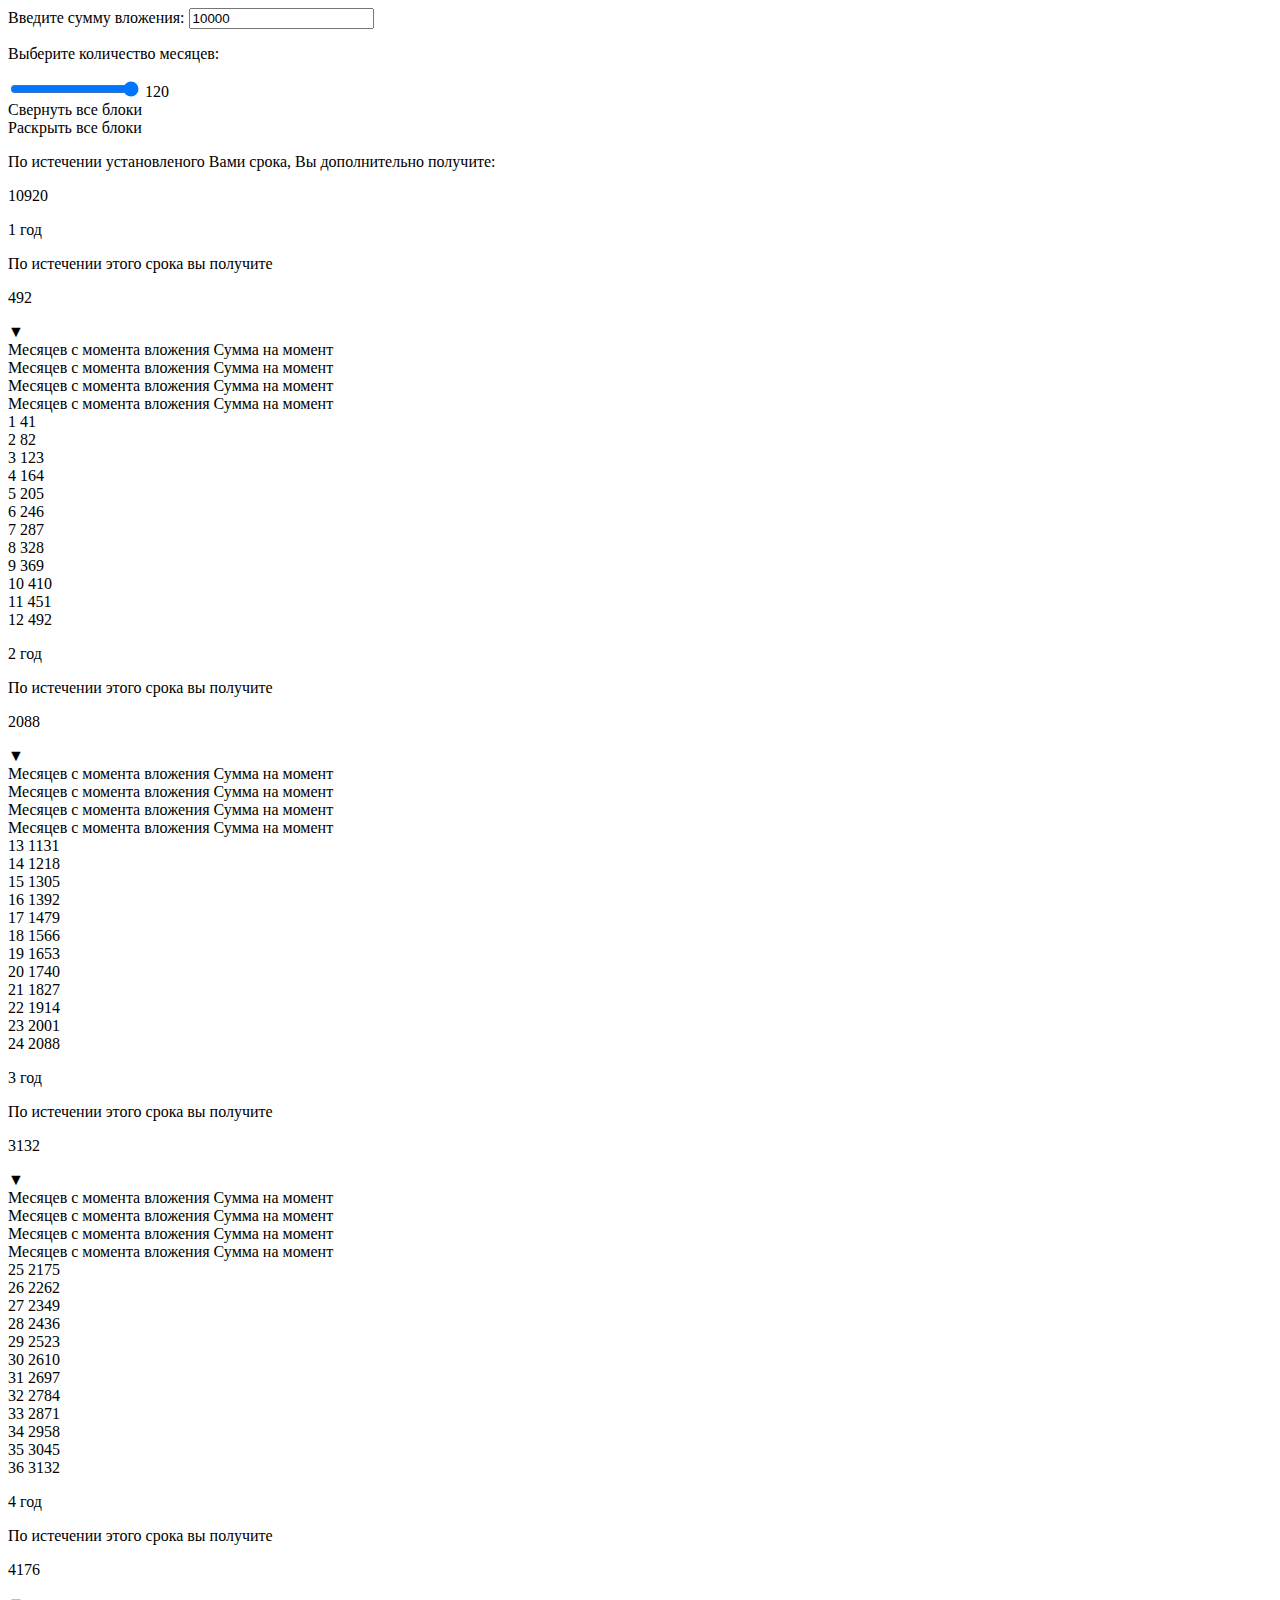
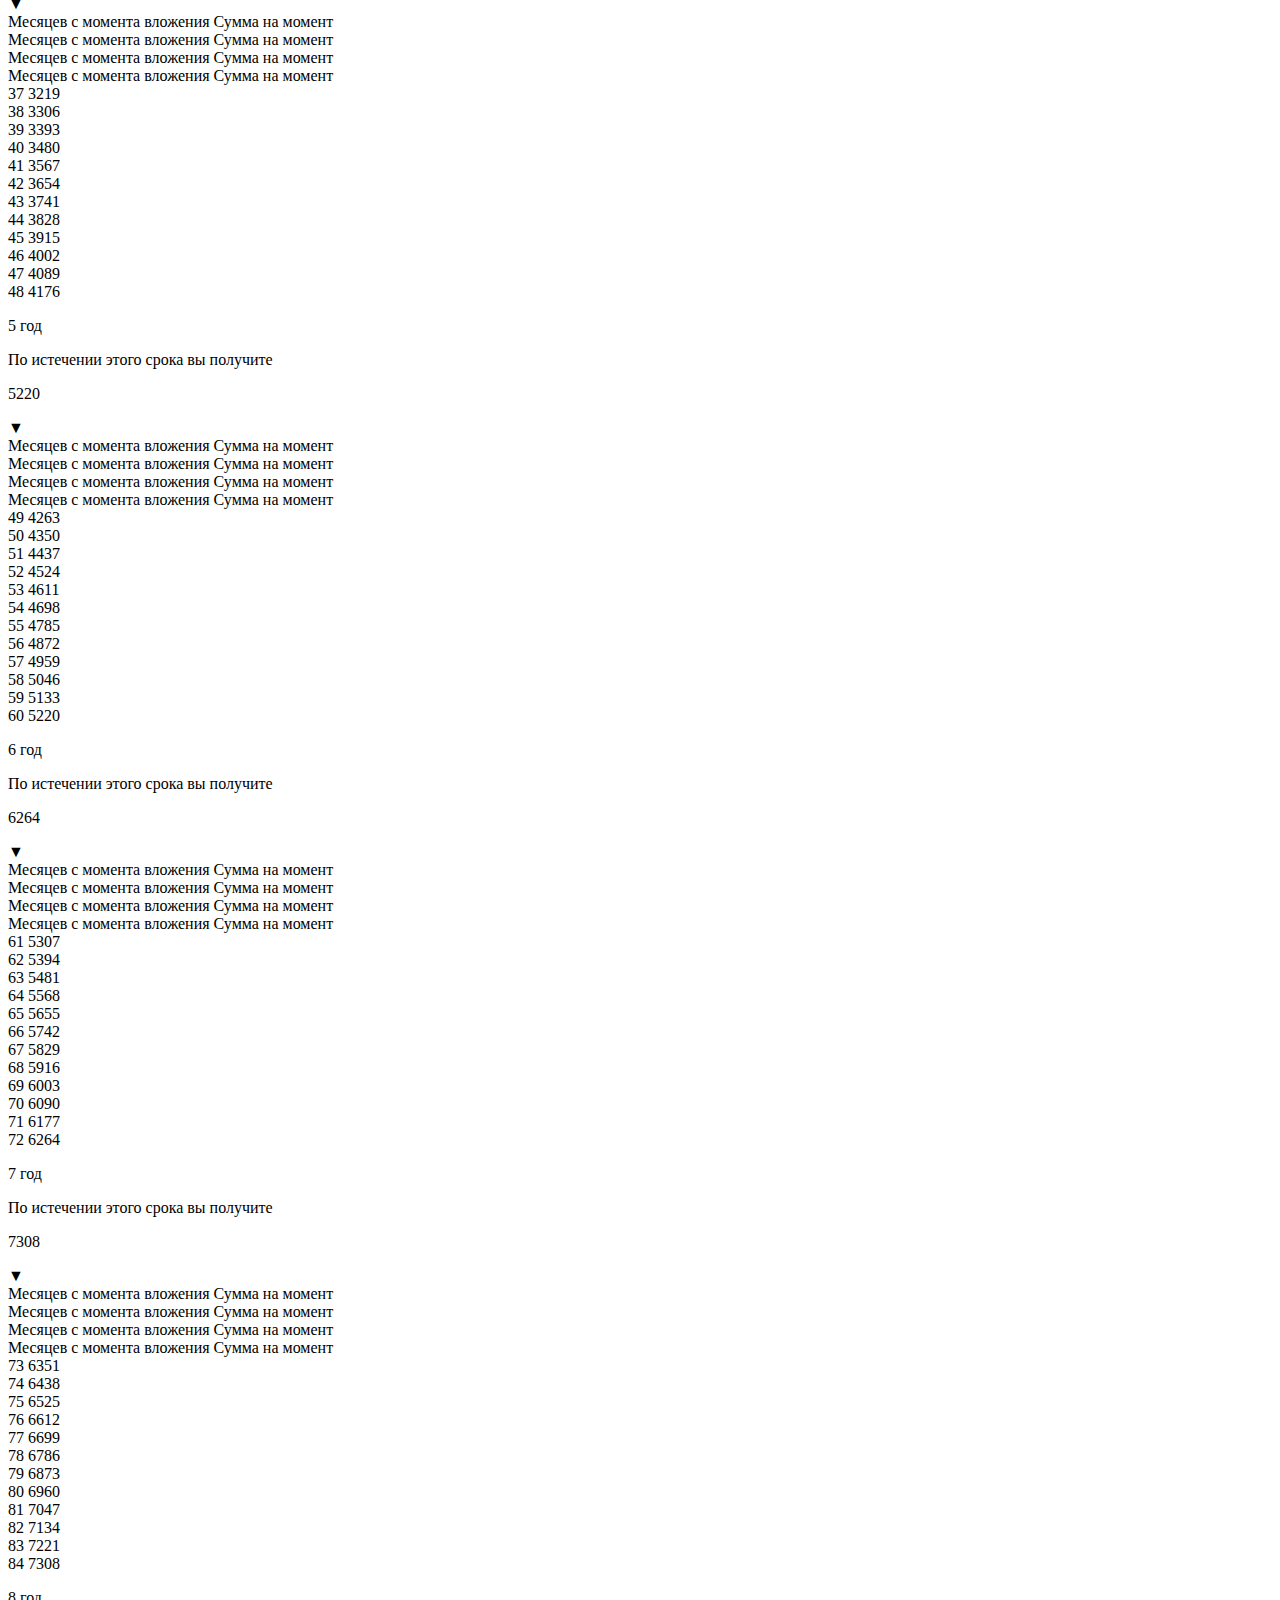
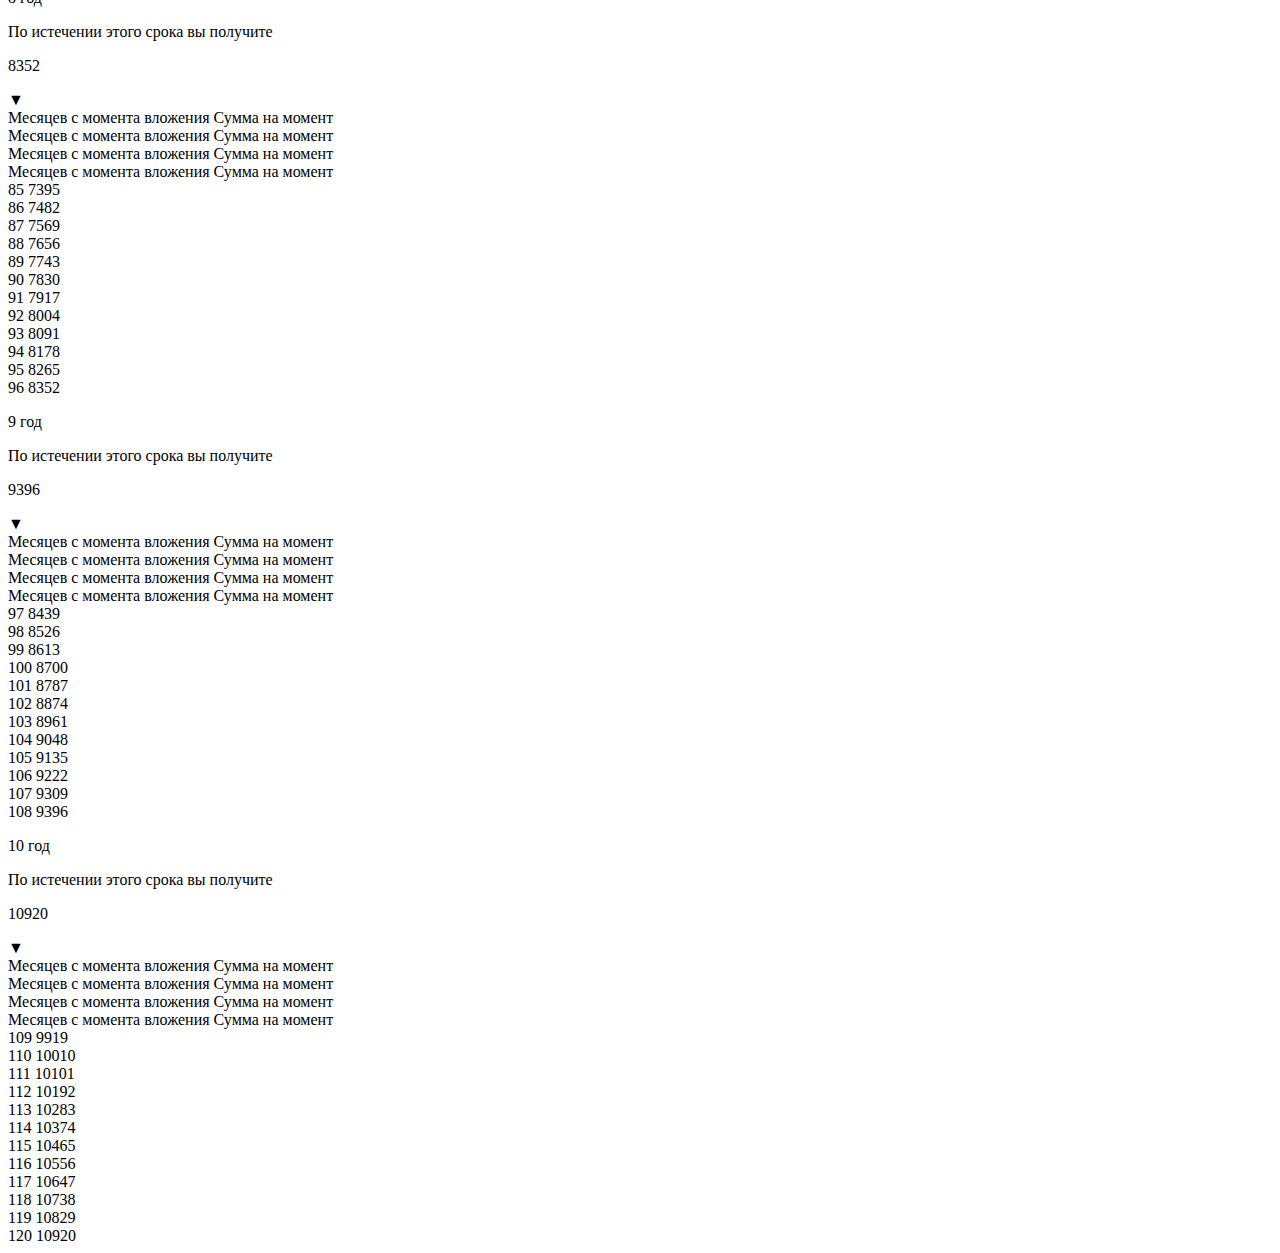
==== commit 798d037f: "Add files via upload" ====
--- a/index.html
+++ b/index.html
@@ -6,14 +6,14 @@
 	<title>Калькулятор Х100</title>
 	<link href="https://fonts.googleapis.com/css2?family=Montserrat:wght@100;200;300;400;500;600;700;800;900&display=swap" rel="stylesheet">
 	<link rel="shortcut icon" href="">
-	<link href="normalize.css" rel="stylesheet" type="text/css"/>
-	<link href="style.css" rel="stylesheet" type="text/css"/>
+	<link href="css/normalize.css" rel="stylesheet" type="text/css"/>
+	<link href="css/style.css" rel="stylesheet" type="text/css"/>
 	<link href="css/responsive.css" rel="stylesheet" type="text/css"/>
 </head>
 <body>
 
+	<div class="all">
 
-	<div class="all">
 		<div class="choose">
 			<div class="choose__left">
 				<label class="title" for="data">
@@ -23,480 +23,786 @@
 				</label>
 				<label class="title" for="month">
 					<p class="title__title title__title_range">Выберите количество месяцев:</p>
-					<input type="range" id="month" min="13" max="120" name="month" value="120">
+					<input type="range" id="month" min="1" max="120" name="month" value="120">
 					<span id="title__month" class="title__month">1</span>
 				</label>
+				<div class="all__close title__title title__title_range">Свернуть все блоки</div>
+				<div class="all__open title__title title__title_range">Раскрыть все блоки</div>
 			</div>
 			<div class="choose__right">
 				<p class="choose__right_text">По истечении установленого Вами срока, Вы дополнительно получите:</p>
 				<p id="choose__right_month" class="choose__right_month">1</p>
 			</div>
-			
 		</div>
 
-		<div class="all__wr all__wr_title">
-			<div class="item__title">
-				<span class="item_month">Месяцев с момента вложения</span>
-				<span class="item_total">Сумма на момент</span>
-			</div>
-			<div class="item__title">
-				<span class="item_month">Месяцев с момента вложения</span>
-				<span class="item_total">Сумма на момент</span>
-			</div>
-			<div class="item__title">
-				<span class="item_month">Месяцев с момента вложения</span>
-				<span class="item_total">Сумма на момент</span>
-			</div>
-			<div class="item__title">
-				<span class="item_month">Месяцев с момента вложения</span>
-				<span class="item_total">Сумма на момент</span>
+		<div class="all__wr">
+			<div class="all__year">
+				<div class="year__title">
+					<p class="year__title_number">1 год</p>
+					<div class="year__title_wr">
+						<p class="year__title_text">По истечении этого срока вы получите</p>
+						<p id="year_1" class="year__title_total">1</p>
+					</div>
+					<div class="year__title_arrow">&#9660;</div>
+				</div>
+				<div class="year__wr">
+					<div class="item item__title">
+						<span class="item_month">Месяцев с момента вложения</span>
+						<span class="item_total">Сумма на момент</span>
+					</div>
+					<div class="item item__title">
+						<span class="item_month">Месяцев с момента вложения</span>
+						<span class="item_total">Сумма на момент</span>
+					</div>
+					<div class="item item__title">
+						<span class="item_month">Месяцев с момента вложения</span>
+						<span class="item_total">Сумма на момент</span>
+					</div>
+					<div class="item item__title">
+						<span class="item_month">Месяцев с момента вложения</span>
+						<span class="item_total">Сумма на момент</span>
+					</div>
+					<div class="item">
+						<span class="item_month">1</span>
+						<span class="item_total" id="total01">Итого</span>
+					</div>
+					<div class="item">
+						<span class="item_month">2</span>
+						<span class="item_total" id="total02">Итого</span>
+					</div>
+					<div class="item">
+						<span class="item_month">3</span>
+						<span class="item_total" id="total03">Итого</span>
+					</div>
+					<div class="item">
+						<span class="item_month">4</span>
+						<span class="item_total" id="total04">Итого</span>
+					</div>
+					<div class="item">
+						<span class="item_month">5</span>
+						<span class="item_total" id="total05">Итого</span>
+					</div>
+					<div class="item">
+						<span class="item_month">6</span>
+						<span class="item_total" id="total06">Итого</span>
+					</div>
+					<div class="item">
+						<span class="item_month">7</span>
+						<span class="item_total" id="total07">Итого</span>
+					</div>
+					<div class="item">
+						<span class="item_month">8</span>
+						<span class="item_total" id="total08">Итого</span>
+					</div>
+					<div class="item">
+						<span class="item_month">9</span>
+						<span class="item_total" id="total09">Итого</span>
+					</div>
+					<div class="item">
+						<span class="item_month">10</span>
+						<span class="item_total" id="total010">Итого</span>
+					</div>
+					<div class="item">
+						<span class="item_month">11</span>
+						<span class="item_total" id="total011">Итого</span>
+					</div>
+					<div class="item">
+						<span class="item_month">12</span>
+						<span class="item_total" id="total012">Итого</span>
+					</div>
+				</div>
+			</div>
+			<div class="all__year">
+				<div class="year__title">
+					<p class="year__title_number">2 год</p>
+					<div class="year__title_wr">
+						<p class="year__title_text">По истечении этого срока вы получите</p>
+						<p id="year_2" class="year__title_total">1</p>
+					</div>
+					<div class="year__title_arrow">&#9660;</div>
+				</div>
+				<div class="year__wr">
+					<div class="item item__title">
+						<span class="item_month">Месяцев с момента вложения</span>
+						<span class="item_total">Сумма на момент</span>
+					</div>
+					<div class="item item__title">
+						<span class="item_month">Месяцев с момента вложения</span>
+						<span class="item_total">Сумма на момент</span>
+					</div>
+					<div class="item item__title">
+						<span class="item_month">Месяцев с момента вложения</span>
+						<span class="item_total">Сумма на момент</span>
+					</div>
+					<div class="item item__title">
+						<span class="item_month">Месяцев с момента вложения</span>
+						<span class="item_total">Сумма на момент</span>
+					</div>
+					<div class="item">
+						<span class="item_month">13</span>
+						<span class="item_total" id="total1">Итого</span>
+					</div>
+					<div class="item">
+						<span class="item_month">14</span>
+						<span class="item_total" id="total2">Итого</span>
+					</div>
+					<div class="item">
+						<span class="item_month">15</span>
+						<span class="item_total" id="total3">Итого</span>
+					</div>
+					<div class="item">
+						<span class="item_month">16</span>
+						<span class="item_total" id="total4">Итого</span>
+					</div>
+					<div class="item">
+						<span class="item_month">17</span>
+						<span class="item_total" id="total5">Итого</span>
+					</div>
+					<div class="item">
+						<span class="item_month">18</span>
+						<span class="item_total" id="total6">Итого</span>
+					</div>
+					<div class="item">
+						<span class="item_month">19</span>
+						<span class="item_total" id="total7">Итого</span>
+					</div>
+					<div class="item">
+						<span class="item_month">20</span>
+						<span class="item_total" id="total8">Итого</span>
+					</div>
+					<div class="item">
+						<span class="item_month">21</span>
+						<span class="item_total" id="total9">Итого</span>
+					</div>
+					<div class="item">
+						<span class="item_month">22</span>
+						<span class="item_total" id="total10">Итого</span>
+					</div>
+					<div class="item">
+						<span class="item_month">23</span>
+						<span class="item_total" id="total11">Итого</span>
+					</div>
+					<div class="item">
+						<span class="item_month">24</span>
+						<span class="item_total" id="total12">Итого</span>
+					</div>
+				</div>
+			</div>
+			<div class="all__year">
+				<div class="year__title">
+					<p class="year__title_number">3 год</p>
+					<div class="year__title_wr">
+						<p class="year__title_text">По истечении этого срока вы получите</p>
+						<p id="year_3" class="year__title_total">1</p>
+					</div>
+					<div class="year__title_arrow">&#9660;</div>
+				</div>
+				<div class="year__wr">
+					<div class="item item__title">
+						<span class="item_month">Месяцев с момента вложения</span>
+						<span class="item_total">Сумма на момент</span>
+					</div>
+					<div class="item item__title">
+						<span class="item_month">Месяцев с момента вложения</span>
+						<span class="item_total">Сумма на момент</span>
+					</div>
+					<div class="item item__title">
+						<span class="item_month">Месяцев с момента вложения</span>
+						<span class="item_total">Сумма на момент</span>
+					</div>
+					<div class="item item__title">
+						<span class="item_month">Месяцев с момента вложения</span>
+						<span class="item_total">Сумма на момент</span>
+					</div>
+					<div class="item">
+						<span class="item_month">25</span>
+						<span class="item_total" id="total13">Итого</span>
+					</div>
+					<div class="item">
+						<span class="item_month">26</span>
+						<span class="item_total" id="total14">Итого</span>
+					</div>
+					<div class="item">
+						<span class="item_month">27</span>
+						<span class="item_total" id="total15">Итого</span>
+					</div>
+					<div class="item">
+						<span class="item_month">28</span>
+						<span class="item_total" id="total16">Итого</span>
+					</div>
+					<div class="item">
+						<span class="item_month">29</span>
+						<span class="item_total" id="total17">Итого</span>
+					</div>
+					<div class="item">
+						<span class="item_month">30</span>
+						<span class="item_total" id="total18">Итого</span>
+					</div>
+					<div class="item">
+						<span class="item_month">31</span>
+						<span class="item_total" id="total19">Итого</span>
+					</div>
+					<div class="item">
+						<span class="item_month">32</span>
+						<span class="item_total" id="total20">Итого</span>
+					</div>
+					<div class="item">
+						<span class="item_month">33</span>
+						<span class="item_total" id="total21">Итого</span>
+					</div>
+					<div class="item">
+						<span class="item_month">34</span>
+						<span class="item_total" id="total22">Итого</span>
+					</div>
+					<div class="item">
+						<span class="item_month">35</span>
+						<span class="item_total" id="total23">Итого</span>
+					</div>
+					<div class="item">
+						<span class="item_month">36</span>
+						<span class="item_total" id="total24">Итого</span>
+					</div>
+				</div>
+			</div>
+			<div class="all__year">
+				<div class="year__title">
+					<p class="year__title_number">4 год</p>
+					<div class="year__title_wr">
+						<p class="year__title_text">По истечении этого срока вы получите</p>
+						<p id="year_4" class="year__title_total">1</p>
+					</div>
+					<div class="year__title_arrow">&#9660;</div>
+				</div>
+				<div class="year__wr">
+					<div class="item item__title">
+						<span class="item_month">Месяцев с момента вложения</span>
+						<span class="item_total">Сумма на момент</span>
+					</div>
+					<div class="item item__title">
+						<span class="item_month">Месяцев с момента вложения</span>
+						<span class="item_total">Сумма на момент</span>
+					</div>
+					<div class="item item__title">
+						<span class="item_month">Месяцев с момента вложения</span>
+						<span class="item_total">Сумма на момент</span>
+					</div>
+					<div class="item item__title">
+						<span class="item_month">Месяцев с момента вложения</span>
+						<span class="item_total">Сумма на момент</span>
+					</div>
+					<div class="item">
+						<span class="item_month">37</span>
+						<span class="item_total" id="total25">Итого</span>
+					</div>
+					<div class="item">
+						<span class="item_month">38</span>
+						<span class="item_total" id="total26">Итого</span>
+					</div>
+					<div class="item">
+						<span class="item_month">39</span>
+						<span class="item_total" id="total27">Итого</span>
+					</div>
+					<div class="item">
+						<span class="item_month">40</span>
+						<span class="item_total" id="total28">Итого</span>
+					</div>
+					<div class="item">
+						<span class="item_month">41</span>
+						<span class="item_total" id="total29">Итого</span>
+					</div>
+					<div class="item">
+						<span class="item_month">42</span>
+						<span class="item_total" id="total30">Итого</span>
+					</div>
+					<div class="item">
+						<span class="item_month">43</span>
+						<span class="item_total" id="total31">Итого</span>
+					</div>
+					<div class="item">
+						<span class="item_month">44</span>
+						<span class="item_total" id="total32">Итого</span>
+					</div>
+					<div class="item">
+						<span class="item_month">45</span>
+						<span class="item_total" id="total33">Итого</span>
+					</div>
+					<div class="item">
+						<span class="item_month">46</span>
+						<span class="item_total" id="total34">Итого</span>
+					</div>
+					<div class="item">
+						<span class="item_month">47</span>
+						<span class="item_total" id="total35">Итого</span>
+					</div>
+					<div class="item">
+						<span class="item_month">48</span>
+						<span class="item_total" id="total36">Итого</span>
+					</div>
+				</div>
+			</div>
+			<div class="all__year">
+				<div class="year__title">
+					<p class="year__title_number">5 год</p>
+					<div class="year__title_wr">
+						<p class="year__title_text">По истечении этого срока вы получите</p>
+						<p id="year_5" class="year__title_total">1</p>
+					</div>
+					<div class="year__title_arrow">&#9660;</div>
+				</div>
+				<div class="year__wr">
+					<div class="item item__title">
+						<span class="item_month">Месяцев с момента вложения</span>
+						<span class="item_total">Сумма на момент</span>
+					</div>
+					<div class="item item__title">
+						<span class="item_month">Месяцев с момента вложения</span>
+						<span class="item_total">Сумма на момент</span>
+					</div>
+					<div class="item item__title">
+						<span class="item_month">Месяцев с момента вложения</span>
+						<span class="item_total">Сумма на момент</span>
+					</div>
+					<div class="item item__title">
+						<span class="item_month">Месяцев с момента вложения</span>
+						<span class="item_total">Сумма на момент</span>
+					</div>
+					<div class="item">
+						<span class="item_month">49</span>
+						<span class="item_total" id="total37">Итого</span>
+					</div>
+					<div class="item">
+						<span class="item_month">50</span>
+						<span class="item_total" id="total38">Итого</span>
+					</div>
+					<div class="item">
+						<span class="item_month">51</span>
+						<span class="item_total" id="total39">Итого</span>
+					</div>
+					<div class="item">
+						<span class="item_month">52</span>
+						<span class="item_total" id="total40">Итого</span>
+					</div>
+					<div class="item">
+						<span class="item_month">53</span>
+						<span class="item_total" id="total41">Итого</span>
+					</div>
+					<div class="item">
+						<span class="item_month">54</span>
+						<span class="item_total" id="total42">Итого</span>
+					</div>
+					<div class="item">
+						<span class="item_month">55</span>
+						<span class="item_total" id="total43">Итого</span>
+					</div>
+					<div class="item">
+						<span class="item_month">56</span>
+						<span class="item_total" id="total44">Итого</span>
+					</div>
+					<div class="item">
+						<span class="item_month">57</span>
+						<span class="item_total" id="total45">Итого</span>
+					</div>
+					<div class="item">
+						<span class="item_month">58</span>
+						<span class="item_total" id="total46">Итого</span>
+					</div>
+					<div class="item">
+						<span class="item_month">59</span>
+						<span class="item_total" id="total47">Итого</span>
+					</div>
+					<div class="item">
+						<span class="item_month">60</span>
+						<span class="item_total" id="total48">Итого</span>
+					</div>
+				</div>
+			</div>
+			<div class="all__year">
+				<div class="year__title">
+					<p class="year__title_number">6 год</p>
+					<div class="year__title_wr">
+						<p class="year__title_text">По истечении этого срока вы получите</p>
+						<p id="year_6" class="year__title_total">1</p>
+					</div>
+					<div class="year__title_arrow">&#9660;</div>
+				</div>
+				<div class="year__wr">
+					<div class="item item__title">
+						<span class="item_month">Месяцев с момента вложения</span>
+						<span class="item_total">Сумма на момент</span>
+					</div>
+					<div class="item item__title">
+						<span class="item_month">Месяцев с момента вложения</span>
+						<span class="item_total">Сумма на момент</span>
+					</div>
+					<div class="item item__title">
+						<span class="item_month">Месяцев с момента вложения</span>
+						<span class="item_total">Сумма на момент</span>
+					</div>
+					<div class="item item__title">
+						<span class="item_month">Месяцев с момента вложения</span>
+						<span class="item_total">Сумма на момент</span>
+					</div>
+					<div class="item">
+						<span class="item_month">61</span>
+						<span class="item_total" id="total49">Итого</span>
+					</div>
+					<div class="item">
+						<span class="item_month">62</span>
+						<span class="item_total" id="total50">Итого</span>
+					</div>
+					<div class="item">
+						<span class="item_month">63</span>
+						<span class="item_total" id="total51">Итого</span>
+					</div>
+					<div class="item">
+						<span class="item_month">64</span>
+						<span class="item_total" id="total52">Итого</span>
+					</div>
+					<div class="item">
+						<span class="item_month">65</span>
+						<span class="item_total" id="total53">Итого</span>
+					</div>
+					<div class="item">
+						<span class="item_month">66</span>
+						<span class="item_total" id="total54">Итого</span>
+					</div>
+					<div class="item">
+						<span class="item_month">67</span>
+						<span class="item_total" id="total55">Итого</span>
+					</div>
+					<div class="item">
+						<span class="item_month">68</span>
+						<span class="item_total" id="total56">Итого</span>
+					</div>
+					<div class="item">
+						<span class="item_month">69</span>
+						<span class="item_total" id="total57">Итого</span>
+					</div>
+					<div class="item">
+						<span class="item_month">70</span>
+						<span class="item_total" id="total58">Итого</span>
+					</div>
+					<div class="item">
+						<span class="item_month">71</span>
+						<span class="item_total" id="total59">Итого</span>
+					</div>
+					<div class="item">
+						<span class="item_month">72</span>
+						<span class="item_total" id="total60">Итого</span>
+					</div>
+				</div>
+			</div>
+			<div class="all__year">
+				<div class="year__title">
+					<p class="year__title_number">7 год</p>
+					<div class="year__title_wr">
+						<p class="year__title_text">По истечении этого срока вы получите</p>
+						<p id="year_7" class="year__title_total">1</p>
+					</div>
+					<div class="year__title_arrow">&#9660;</div>
+				</div>
+				<div class="year__wr">
+					<div class="item item__title">
+						<span class="item_month">Месяцев с момента вложения</span>
+						<span class="item_total">Сумма на момент</span>
+					</div>
+					<div class="item item__title">
+						<span class="item_month">Месяцев с момента вложения</span>
+						<span class="item_total">Сумма на момент</span>
+					</div>
+					<div class="item item__title">
+						<span class="item_month">Месяцев с момента вложения</span>
+						<span class="item_total">Сумма на момент</span>
+					</div>
+					<div class="item item__title">
+						<span class="item_month">Месяцев с момента вложения</span>
+						<span class="item_total">Сумма на момент</span>
+					</div>
+					<div class="item">
+						<span class="item_month">73</span>
+						<span class="item_total" id="total61">Итого</span>
+					</div>
+					<div class="item">
+						<span class="item_month">74</span>
+						<span class="item_total" id="total62">Итого</span>
+					</div>
+					<div class="item">
+						<span class="item_month">75</span>
+						<span class="item_total" id="total63">Итого</span>
+					</div>
+					<div class="item">
+						<span class="item_month">76</span>
+						<span class="item_total" id="total64">Итого</span>
+					</div>
+					<div class="item">
+						<span class="item_month">77</span>
+						<span class="item_total" id="total65">Итого</span>
+					</div>
+					<div class="item">
+						<span class="item_month">78</span>
+						<span class="item_total" id="total66">Итого</span>
+					</div>
+					<div class="item">
+						<span class="item_month">79</span>
+						<span class="item_total" id="total67">Итого</span>
+					</div>
+					<div class="item">
+						<span class="item_month">80</span>
+						<span class="item_total" id="total68">Итого</span>
+					</div>
+					<div class="item">
+						<span class="item_month">81</span>
+						<span class="item_total" id="total69">Итого</span>
+					</div>
+					<div class="item">
+						<span class="item_month">82</span>
+						<span class="item_total" id="total70">Итого</span>
+					</div>
+					<div class="item">
+						<span class="item_month">83</span>
+						<span class="item_total" id="total71">Итого</span>
+					</div>
+					<div class="item">
+						<span class="item_month">84</span>
+						<span class="item_total" id="total72">Итого</span>
+					</div>
+				</div>
+			</div>
+			<div class="all__year">
+				<div class="year__title">
+					<p class="year__title_number">8 год</p>
+					<div class="year__title_wr">
+						<p class="year__title_text">По истечении этого срока вы получите</p>
+						<p id="year_8" class="year__title_total">1</p>
+					</div>
+					<div class="year__title_arrow">&#9660;</div>
+				</div>
+				<div class="year__wr">
+					<div class="item item__title">
+						<span class="item_month">Месяцев с момента вложения</span>
+						<span class="item_total">Сумма на момент</span>
+					</div>
+					<div class="item item__title">
+						<span class="item_month">Месяцев с момента вложения</span>
+						<span class="item_total">Сумма на момент</span>
+					</div>
+					<div class="item item__title">
+						<span class="item_month">Месяцев с момента вложения</span>
+						<span class="item_total">Сумма на момент</span>
+					</div>
+					<div class="item item__title">
+						<span class="item_month">Месяцев с момента вложения</span>
+						<span class="item_total">Сумма на момент</span>
+					</div>
+					<div class="item">
+						<span class="item_month">85</span>
+						<span class="item_total" id="total73">Итого</span>
+					</div>
+					<div class="item">
+						<span class="item_month">86</span>
+						<span class="item_total" id="total74">Итого</span>
+					</div>
+					<div class="item">
+						<span class="item_month">87</span>
+						<span class="item_total" id="total75">Итого</span>
+					</div>
+					<div class="item">
+						<span class="item_month">88</span>
+						<span class="item_total" id="total76">Итого</span>
+					</div>
+					<div class="item">
+						<span class="item_month">89</span>
+						<span class="item_total" id="total77">Итого</span>
+					</div>
+					<div class="item">
+						<span class="item_month">90</span>
+						<span class="item_total" id="total78">Итого</span>
+					</div>
+					<div class="item">
+						<span class="item_month">91</span>
+						<span class="item_total" id="total79">Итого</span>
+					</div>
+					<div class="item">
+						<span class="item_month">92</span>
+						<span class="item_total" id="total80">Итого</span>
+					</div>
+					<div class="item">
+						<span class="item_month">93</span>
+						<span class="item_total" id="total81">Итого</span>
+					</div>
+					<div class="item">
+						<span class="item_month">94</span>
+						<span class="item_total" id="total82">Итого</span>
+					</div>
+					<div class="item">
+						<span class="item_month">95</span>
+						<span class="item_total" id="total83">Итого</span>
+					</div>
+					<div class="item">
+						<span class="item_month">96</span>
+						<span class="item_total" id="total84">Итого</span>
+					</div>	
+				</div>
+			</div>
+			<div class="all__year">
+				<div class="year__title">
+					<p class="year__title_number">9 год</p>
+					<div class="year__title_wr">
+						<p class="year__title_text">По истечении этого срока вы получите</p>
+						<p id="year_9" class="year__title_total">1</p>
+					</div>
+					<div class="year__title_arrow">&#9660;</div>
+				</div>
+				<div class="year__wr">
+					<div class="item item__title">
+						<span class="item_month">Месяцев с момента вложения</span>
+						<span class="item_total">Сумма на момент</span>
+					</div>
+					<div class="item item__title">
+						<span class="item_month">Месяцев с момента вложения</span>
+						<span class="item_total">Сумма на момент</span>
+					</div>
+					<div class="item item__title">
+						<span class="item_month">Месяцев с момента вложения</span>
+						<span class="item_total">Сумма на момент</span>
+					</div>
+					<div class="item item__title">
+						<span class="item_month">Месяцев с момента вложения</span>
+						<span class="item_total">Сумма на момент</span>
+					</div>
+					<div class="item">
+						<span class="item_month">97</span>
+						<span class="item_total" id="total85">Итого</span>
+					</div>
+					<div class="item">
+						<span class="item_month">98</span>
+						<span class="item_total" id="total86">Итого</span>
+					</div>
+					<div class="item">
+						<span class="item_month">99</span>
+						<span class="item_total" id="total87">Итого</span>
+					</div>
+					<div class="item">
+						<span class="item_month">100</span>
+						<span class="item_total" id="total88">Итого</span>
+					</div>
+					<div class="item">
+						<span class="item_month">101</span>
+						<span class="item_total" id="total89">Итого</span>
+					</div>
+					<div class="item">
+						<span class="item_month">102</span>
+						<span class="item_total" id="total90">Итого</span>
+					</div>
+					<div class="item">
+						<span class="item_month">103</span>
+						<span class="item_total" id="total91">Итого</span>
+					</div>
+					<div class="item">
+						<span class="item_month">104</span>
+						<span class="item_total" id="total92">Итого</span>
+					</div>
+					<div class="item">
+						<span class="item_month">105</span>
+						<span class="item_total" id="total93">Итого</span>
+					</div>
+					<div class="item">
+						<span class="item_month">106</span>
+						<span class="item_total" id="total94">Итого</span>
+					</div>
+					<div class="item">
+						<span class="item_month">107</span>
+						<span class="item_total" id="total95">Итого</span>
+					</div>
+					<div class="item">
+						<span class="item_month">108</span>
+						<span class="item_total" id="total96">Итого</span>
+					</div>
+				</div>
+			</div>
+			<div class="all__year">
+				<div class="year__title">
+					<p class="year__title_number">10 год</p>
+					<div class="year__title_wr">
+						<p class="year__title_text">По истечении этого срока вы получите</p>
+						<p id="year_10" class="year__title_total">1</p>
+					</div>
+					<div class="year__title_arrow">&#9660;</div>
+				</div>
+				<div class="year__wr">
+					<div class="item item__title">
+						<span class="item_month">Месяцев с момента вложения</span>
+						<span class="item_total">Сумма на момент</span>
+					</div>
+					<div class="item item__title">
+						<span class="item_month">Месяцев с момента вложения</span>
+						<span class="item_total">Сумма на момент</span>
+					</div>
+					<div class="item item__title">
+						<span class="item_month">Месяцев с момента вложения</span>
+						<span class="item_total">Сумма на момент</span>
+					</div>
+					<div class="item item__title">
+						<span class="item_month">Месяцев с момента вложения</span>
+						<span class="item_total">Сумма на момент</span>
+					</div>
+					<div class="item">
+						<span class="item_month">109</span>
+						<span class="item_total" id="total97">Итого</span>
+					</div>
+					<div class="item">
+						<span class="item_month">110</span>
+						<span class="item_total" id="total98">Итого</span>
+					</div>
+					<div class="item">
+						<span class="item_month">111</span>
+						<span class="item_total" id="total99">Итого</span>
+					</div>
+					<div class="item">
+						<span class="item_month">112</span>
+						<span class="item_total" id="total100">Итого</span>
+					</div>
+					<div class="item">
+						<span class="item_month">113</span>
+						<span class="item_total" id="total101">Итого</span>
+					</div>
+					<div class="item">
+						<span class="item_month">114</span>
+						<span class="item_total" id="total102">Итого</span>
+					</div>
+					<div class="item">
+						<span class="item_month">115</span>
+						<span class="item_total" id="total103">Итого</span>
+					</div>
+					<div class="item">
+						<span class="item_month">116</span>
+						<span class="item_total" id="total104">Итого</span>
+					</div>
+					<div class="item">
+						<span class="item_month">117</span>
+						<span class="item_total" id="total105">Итого</span>
+					</div>
+					<div class="item">
+						<span class="item_month">118</span>
+						<span class="item_total" id="total106">Итого</span>
+					</div>
+					<div class="item">
+						<span class="item_month">119</span>
+						<span class="item_total" id="total107">Итого</span>
+					</div>
+					<div class="item">
+						<span class="item_month">120</span>
+						<span class="item_total" id="total108">Итого</span>
+					</div>
+				</div>
 			</div>
 		</div>
-		
 
-		<div class="all__wr">
-				<div class="item">
-					<span class="item_month">13</span>
-					<span class="item_total" id="total1">Итого</span>
-				</div>
-				<div class="item">
-					<span class="item_month">14</span>
-					<span class="item_total" id="total2">Итого</span>
-				</div>
-				<div class="item">
-					<span class="item_month">15</span>
-					<span class="item_total" id="total3">Итого</span>
-				</div>
-				<div class="item">
-					<span class="item_month">16</span>
-					<span class="item_total" id="total4">Итого</span>
-				</div>
-				<div class="item">
-					<span class="item_month">17</span>
-					<span class="item_total" id="total5">Итого</span>
-				</div>
-				<div class="item">
-					<span class="item_month">18</span>
-					<span class="item_total" id="total6">Итого</span>
-				</div>
-				<div class="item">
-					<span class="item_month">19</span>
-					<span class="item_total" id="total7">Итого</span>
-				</div>
-				<div class="item">
-					<span class="item_month">20</span>
-					<span class="item_total" id="total8">Итого</span>
-				</div>
-				<div class="item">
-					<span class="item_month">21</span>
-					<span class="item_total" id="total9">Итого</span>
-				</div>
-				<div class="item">
-					<span class="item_month">22</span>
-					<span class="item_total" id="total10">Итого</span>
-				</div>
-				<div class="item">
-					<span class="item_month">23</span>
-					<span class="item_total" id="total11">Итого</span>
-				</div>
-				<div class="item">
-					<span class="item_month">24</span>
-					<span class="item_total" id="total12">Итого</span>
-				</div>
-				<div class="item">
-					<span class="item_month">25</span>
-					<span class="item_total" id="total13">Итого</span>
-				</div>
-				<div class="item">
-					<span class="item_month">26</span>
-					<span class="item_total" id="total14">Итого</span>
-				</div>
-				<div class="item">
-					<span class="item_month">27</span>
-					<span class="item_total" id="total15">Итого</span>
-				</div>
-				<div class="item">
-					<span class="item_month">28</span>
-					<span class="item_total" id="total16">Итого</span>
-				</div>
-				<div class="item">
-					<span class="item_month">29</span>
-					<span class="item_total" id="total17">Итого</span>
-				</div>
-				<div class="item">
-					<span class="item_month">30</span>
-					<span class="item_total" id="total18">Итого</span>
-				</div>
-				<div class="item">
-					<span class="item_month">31</span>
-					<span class="item_total" id="total19">Итого</span>
-				</div>
-				<div class="item">
-					<span class="item_month">32</span>
-					<span class="item_total" id="total20">Итого</span>
-				</div>
-				<div class="item">
-					<span class="item_month">33</span>
-					<span class="item_total" id="total21">Итого</span>
-				</div>
-				<div class="item">
-					<span class="item_month">34</span>
-					<span class="item_total" id="total22">Итого</span>
-				</div>
-				<div class="item">
-					<span class="item_month">35</span>
-					<span class="item_total" id="total23">Итого</span>
-				</div>
-				<div class="item">
-					<span class="item_month">36</span>
-					<span class="item_total" id="total24">Итого</span>
-				</div>
-				<div class="item">
-					<span class="item_month">37</span>
-					<span class="item_total" id="total25">Итого</span>
-				</div>
-				<div class="item">
-					<span class="item_month">38</span>
-					<span class="item_total" id="total26">Итого</span>
-				</div>
-				<div class="item">
-					<span class="item_month">39</span>
-					<span class="item_total" id="total27">Итого</span>
-				</div>
-				<div class="item">
-					<span class="item_month">40</span>
-					<span class="item_total" id="total28">Итого</span>
-				</div>
-				<div class="item">
-					<span class="item_month">41</span>
-					<span class="item_total" id="total29">Итого</span>
-				</div>
-				<div class="item">
-					<span class="item_month">42</span>
-					<span class="item_total" id="total30">Итого</span>
-				</div>
-				<div class="item">
-					<span class="item_month">43</span>
-					<span class="item_total" id="total31">Итого</span>
-				</div>
-				<div class="item">
-					<span class="item_month">44</span>
-					<span class="item_total" id="total32">Итого</span>
-				</div>
-				<div class="item">
-					<span class="item_month">45</span>
-					<span class="item_total" id="total33">Итого</span>
-				</div>
-				<div class="item">
-					<span class="item_month">46</span>
-					<span class="item_total" id="total34">Итого</span>
-				</div>
-				<div class="item">
-					<span class="item_month">47</span>
-					<span class="item_total" id="total35">Итого</span>
-				</div>
-				<div class="item">
-					<span class="item_month">48</span>
-					<span class="item_total" id="total36">Итого</span>
-				</div>
-				<div class="item">
-					<span class="item_month">49</span>
-					<span class="item_total" id="total37">Итого</span>
-				</div>
-				<div class="item">
-					<span class="item_month">50</span>
-					<span class="item_total" id="total38">Итого</span>
-				</div>
-				<div class="item">
-					<span class="item_month">51</span>
-					<span class="item_total" id="total39">Итого</span>
-				</div>
-				<div class="item">
-					<span class="item_month">52</span>
-					<span class="item_total" id="total40">Итого</span>
-				</div>
-				<div class="item">
-					<span class="item_month">53</span>
-					<span class="item_total" id="total41">Итого</span>
-				</div>
-				<div class="item">
-					<span class="item_month">54</span>
-					<span class="item_total" id="total42">Итого</span>
-				</div>
-				<div class="item">
-					<span class="item_month">55</span>
-					<span class="item_total" id="total43">Итого</span>
-				</div>
-				<div class="item">
-					<span class="item_month">56</span>
-					<span class="item_total" id="total44">Итого</span>
-				</div>
-				<div class="item">
-					<span class="item_month">57</span>
-					<span class="item_total" id="total45">Итого</span>
-				</div>
-				<div class="item">
-					<span class="item_month">58</span>
-					<span class="item_total" id="total46">Итого</span>
-				</div>
-				<div class="item">
-					<span class="item_month">59</span>
-					<span class="item_total" id="total47">Итого</span>
-				</div>
-				<div class="item">
-					<span class="item_month">60</span>
-					<span class="item_total" id="total48">Итого</span>
-				</div>
-				<div class="item">
-					<span class="item_month">61</span>
-					<span class="item_total" id="total49">Итого</span>
-				</div>
-				<div class="item">
-					<span class="item_month">62</span>
-					<span class="item_total" id="total50">Итого</span>
-				</div>
-				<div class="item">
-					<span class="item_month">63</span>
-					<span class="item_total" id="total51">Итого</span>
-				</div>
-				<div class="item">
-					<span class="item_month">64</span>
-					<span class="item_total" id="total52">Итого</span>
-				</div>
-				<div class="item">
-					<span class="item_month">65</span>
-					<span class="item_total" id="total53">Итого</span>
-				</div>
-				<div class="item">
-					<span class="item_month">66</span>
-					<span class="item_total" id="total54">Итого</span>
-				</div>
-				<div class="item">
-					<span class="item_month">67</span>
-					<span class="item_total" id="total55">Итого</span>
-				</div>
-				<div class="item">
-					<span class="item_month">68</span>
-					<span class="item_total" id="total56">Итого</span>
-				</div>
-				<div class="item">
-					<span class="item_month">69</span>
-					<span class="item_total" id="total57">Итого</span>
-				</div>
-				<div class="item">
-					<span class="item_month">70</span>
-					<span class="item_total" id="total58">Итого</span>
-				</div>
-				<div class="item">
-					<span class="item_month">71</span>
-					<span class="item_total" id="total59">Итого</span>
-				</div>
-				<div class="item">
-					<span class="item_month">72</span>
-					<span class="item_total" id="total60">Итого</span>
-				</div>
-				<div class="item">
-					<span class="item_month">73</span>
-					<span class="item_total" id="total61">Итого</span>
-				</div>
-				<div class="item">
-					<span class="item_month">74</span>
-					<span class="item_total" id="total62">Итого</span>
-				</div>
-				<div class="item">
-					<span class="item_month">75</span>
-					<span class="item_total" id="total63">Итого</span>
-				</div>
-				<div class="item">
-					<span class="item_month">76</span>
-					<span class="item_total" id="total64">Итого</span>
-				</div>
-				<div class="item">
-					<span class="item_month">77</span>
-					<span class="item_total" id="total65">Итого</span>
-				</div>
-				<div class="item">
-					<span class="item_month">78</span>
-					<span class="item_total" id="total66">Итого</span>
-				</div>
-				<div class="item">
-					<span class="item_month">79</span>
-					<span class="item_total" id="total67">Итого</span>
-				</div>
-				<div class="item">
-					<span class="item_month">80</span>
-					<span class="item_total" id="total68">Итого</span>
-				</div>
-				<div class="item">
-					<span class="item_month">81</span>
-					<span class="item_total" id="total69">Итого</span>
-				</div>
-				<div class="item">
-					<span class="item_month">82</span>
-					<span class="item_total" id="total70">Итого</span>
-				</div>
-				<div class="item">
-					<span class="item_month">83</span>
-					<span class="item_total" id="total71">Итого</span>
-				</div>
-				<div class="item">
-					<span class="item_month">84</span>
-					<span class="item_total" id="total72">Итого</span>
-				</div>
-				<div class="item">
-					<span class="item_month">85</span>
-					<span class="item_total" id="total73">Итого</span>
-				</div>
-				<div class="item">
-					<span class="item_month">86</span>
-					<span class="item_total" id="total74">Итого</span>
-				</div>
-				<div class="item">
-					<span class="item_month">87</span>
-					<span class="item_total" id="total75">Итого</span>
-				</div>
-				<div class="item">
-					<span class="item_month">88</span>
-					<span class="item_total" id="total76">Итого</span>
-				</div>
-				<div class="item">
-					<span class="item_month">89</span>
-					<span class="item_total" id="total77">Итого</span>
-				</div>
-				<div class="item">
-					<span class="item_month">90</span>
-					<span class="item_total" id="total78">Итого</span>
-				</div>
-				<div class="item">
-					<span class="item_month">91</span>
-					<span class="item_total" id="total79">Итого</span>
-				</div>
-				<div class="item">
-					<span class="item_month">92</span>
-					<span class="item_total" id="total80">Итого</span>
-				</div>
-				<div class="item">
-					<span class="item_month">93</span>
-					<span class="item_total" id="total81">Итого</span>
-				</div>
-				<div class="item">
-					<span class="item_month">94</span>
-					<span class="item_total" id="total82">Итого</span>
-				</div>
-				<div class="item">
-					<span class="item_month">95</span>
-					<span class="item_total" id="total83">Итого</span>
-				</div>
-				<div class="item">
-					<span class="item_month">96</span>
-					<span class="item_total" id="total84">Итого</span>
-				</div>
-				<div class="item">
-					<span class="item_month">97</span>
-					<span class="item_total" id="total85">Итого</span>
-				</div>
-				<div class="item">
-					<span class="item_month">98</span>
-					<span class="item_total" id="total86">Итого</span>
-				</div>
-				<div class="item">
-					<span class="item_month">99</span>
-					<span class="item_total" id="total87">Итого</span>
-				</div>
-				<div class="item">
-					<span class="item_month">100</span>
-					<span class="item_total" id="total88">Итого</span>
-				</div>
-				<div class="item">
-					<span class="item_month">101</span>
-					<span class="item_total" id="total89">Итого</span>
-				</div>
-				<div class="item">
-					<span class="item_month">102</span>
-					<span class="item_total" id="total90">Итого</span>
-				</div>
-				<div class="item">
-					<span class="item_month">103</span>
-					<span class="item_total" id="total91">Итого</span>
-				</div>
-				<div class="item">
-					<span class="item_month">104</span>
-					<span class="item_total" id="total92">Итого</span>
-				</div>
-				<div class="item">
-					<span class="item_month">105</span>
-					<span class="item_total" id="total93">Итого</span>
-				</div>
-				<div class="item">
-					<span class="item_month">106</span>
-					<span class="item_total" id="total94">Итого</span>
-				</div>
-				<div class="item">
-					<span class="item_month">107</span>
-					<span class="item_total" id="total95">Итого</span>
-				</div>
-				<div class="item">
-					<span class="item_month">108</span>
-					<span class="item_total" id="total96">Итого</span>
-				</div>
-				<div class="item">
-					<span class="item_month">109</span>
-					<span class="item_total" id="total97">Итого</span>
-				</div>
-				<div class="item">
-					<span class="item_month">110</span>
-					<span class="item_total" id="total98">Итого</span>
-				</div>
-				<div class="item">
-					<span class="item_month">111</span>
-					<span class="item_total" id="total99">Итого</span>
-				</div>
-				<div class="item">
-					<span class="item_month">112</span>
-					<span class="item_total" id="total100">Итого</span>
-				</div>
-				<div class="item">
-					<span class="item_month">113</span>
-					<span class="item_total" id="total101">Итого</span>
-				</div>
-				<div class="item">
-					<span class="item_month">114</span>
-					<span class="item_total" id="total102">Итого</span>
-				</div>
-				<div class="item">
-					<span class="item_month">115</span>
-					<span class="item_total" id="total103">Итого</span>
-				</div>
-				<div class="item">
-					<span class="item_month">116</span>
-					<span class="item_total" id="total104">Итого</span>
-				</div>
-				<div class="item">
-					<span class="item_month">117</span>
-					<span class="item_total" id="total105">Итого</span>
-				</div>
-				<div class="item">
-					<span class="item_month">118</span>
-					<span class="item_total" id="total106">Итого</span>
-				</div>
-				<div class="item">
-					<span class="item_month">119</span>
-					<span class="item_total" id="total107">Итого</span>
-				</div>
-				<div class="item">
-					<span class="item_month">120</span>
-					<span class="item_total" id="total108">Итого</span>
-				</div>
-			</div>
-		</div>
-		
+	</div>
 
-		
-	</div>
-	
 
 
 	<script src="https://ajax.googleapis.com/ajax/libs/jquery/3.5.1/jquery.min.js"></script>
 	<script src="script.js"></script>
 </body>
-</html>
+</html>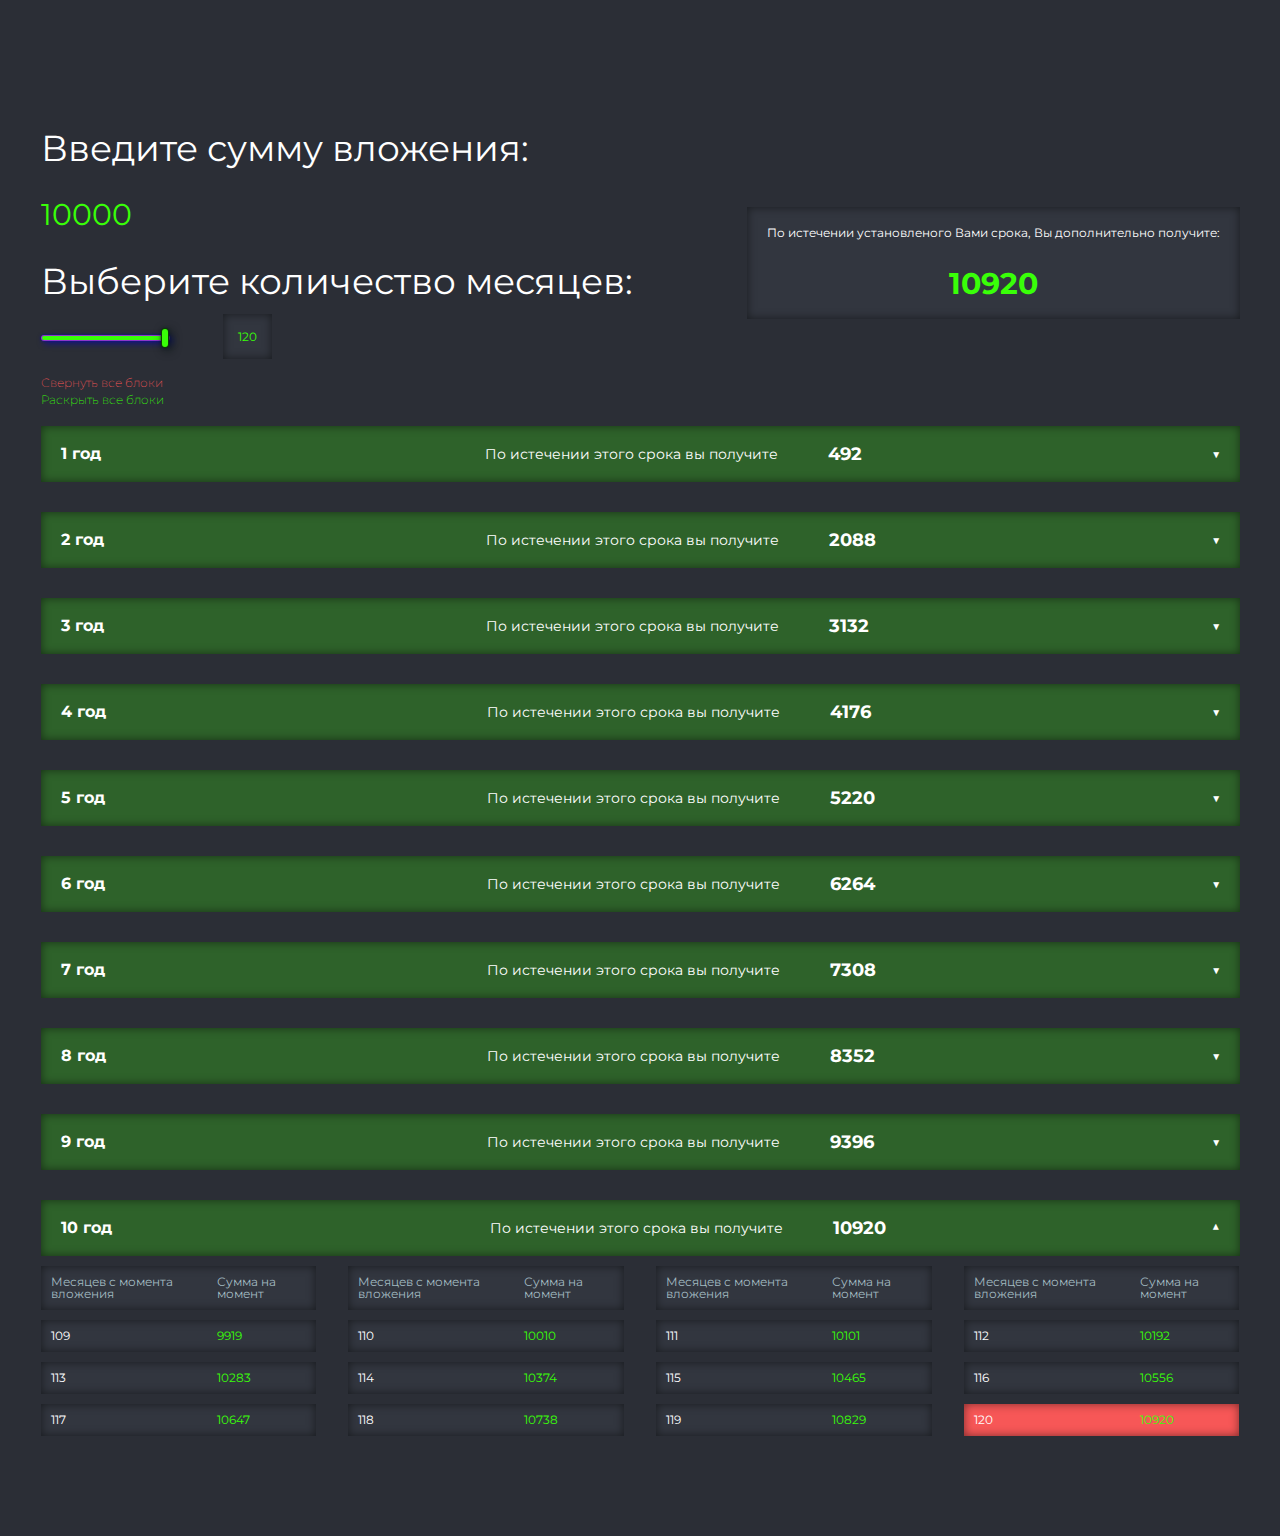
==== commit 06f83fca: "Update index.html" ====
--- a/index.html
+++ b/index.html
@@ -6,8 +6,8 @@
 	<title>Калькулятор Х100</title>
 	<link href="https://fonts.googleapis.com/css2?family=Montserrat:wght@100;200;300;400;500;600;700;800;900&display=swap" rel="stylesheet">
 	<link rel="shortcut icon" href="">
-	<link href="css/normalize.css" rel="stylesheet" type="text/css"/>
-	<link href="css/style.css" rel="stylesheet" type="text/css"/>
+	<link href="normalize.css" rel="stylesheet" type="text/css"/>
+	<link href="style.css" rel="stylesheet" type="text/css"/>
 	<link href="css/responsive.css" rel="stylesheet" type="text/css"/>
 </head>
 <body>
@@ -805,4 +805,4 @@
 	<script src="https://ajax.googleapis.com/ajax/libs/jquery/3.5.1/jquery.min.js"></script>
 	<script src="script.js"></script>
 </body>
-</html>+</html>
--- a/style.css
+++ b/style.css
@@ -0,0 +1,193 @@
+body{
+	font-family: 'Montserrat', sans-serif;
+	color: #fff;
+	background: #2b2e36;
+	font-size: 12px;
+}
+.all{
+	width: 1199px;
+	margin: 0 auto;
+	padding-top: 100px;
+	padding-bottom: 100px;
+}
+.title__title {
+	font-size: 36px;
+	display: inline-block;
+	margin-right: 50px;
+}
+.title__month{
+	margin-left: 50px;
+	padding: 15px;
+	background: #32363f;
+	box-shadow: inset 0px 0px 10px rgba(0,0,0,0.5);
+	color: #39ff08;
+}
+.title__title_range{
+	display: block;
+	margin-bottom: 30px;
+	margin-top: 30px;
+}
+.all__open,
+.all__close{
+	margin-bottom: 5px;
+	font-size: 12px;
+	font-weight: 200;
+	color: #f75757;
+	/*text-decoration: underline;*/
+	cursor: pointer;
+}
+.all__open{
+	color: #39ff08;
+	margin-bottom: 20px;
+	margin-top: 5px;
+}
+.all__open:hover,
+.all__close:hover{
+	text-decoration: underline;
+}
+.all__year + .all__year{
+	margin-top: 30px;
+}
+.year__title {
+	background: rgb(57 255 8 / 25%);
+	/*margin-top: 30px;*/
+	padding: 20px;
+	display: flex;
+	align-items: center;
+	justify-content: space-between;
+	box-shadow: inset 0px 0px 10px rgba(0,0,0,0.5);
+}
+.year__title_number {
+	font-size: 16px;
+	font-weight: 700;
+}
+.year__title_wr {
+	display: flex;
+	padding-right: 50px;
+	position: relative;
+}
+.year__title_text {
+	font-size: 14px;
+}
+.year__title_total {
+	position: absolute;
+	top: 50%;
+	right: 0;
+	transform: translate(100%, -50%);
+	font-size: 18px;
+	font-weight: bold;
+}
+.year__title_arrow {
+	font-size: 14px;
+	cursor: pointer;
+}
+
+
+
+.year__wr{
+	display: none;
+	opacity: 0;
+	transition: all 5s ease-out;
+}
+.year__wr_open{
+	opacity: 1;
+	display: flex;
+	flex-wrap: wrap;
+	justify-content: space-between;
+	transition: all 5s ease-out;
+}
+
+.arrow_rotate{
+	transform: rotate(180deg);
+}
+
+input{
+	color: #39ff08;
+	background: #2b2e36;
+	font-size: 30px;
+}
+
+.item{
+	background: #32363f;
+	margin-top: 10px;
+	padding: 10px;
+	display: flex;
+	align-items: center;
+	box-shadow: inset 0px 0px 10px rgba(0,0,0,0.5);
+	width: 23%;
+}
+.item__title{
+	color: #a2bac1;
+}
+
+.item__change{
+	background: #f75757;
+}
+.item_month{
+	width: 65%;
+}
+.item_total{
+	width: 35%;
+	color: #39ff08;
+}
+.item__title .item_total{
+	color: #a2bac1;
+}
+.choose{
+	display: flex;
+	align-items: center;
+	justify-content: space-between;
+}
+.choose__right{
+	background: #32363f;
+	padding: 20px;
+	display: flex;
+	align-items: center;
+	flex-direction: column;
+	box-shadow: inset 0px 0px 10px rgba(0,0,0,0.5);
+}
+.choose__right_month{
+	color: #39ff08;
+	margin-top: 30px;
+	font-size: 30px;
+	font-weight: 700;
+}
+
+
+
+
+input[type=range] {-webkit-appearance: none; margin: 5.8px 0; background-color: transparent !important;}
+
+input[type=range]:focus {outline: none;}
+
+input[type=range]::-webkit-slider-runnable-track {cursor: pointer; box-shadow: 2.4px 2.4px 6.2px rgba(7, 7, 163, 0.72), 0px 0px 2.4px rgba(8, 8, 187, 0.72); background: #39ff08; border-radius: 21.6px; border: 1px solid rgba(163, 0, 255, 0.79);}
+
+input[type=range]::-webkit-slider-thumb {box-shadow: 2.4px 2.4px 9.5px rgba(4, 16, 14, 0.78), 0px 0px 2.4px rgba(9, 36, 32, 0.78); border: 1.8px solid rgba(0, 0, 6, 0.77); border-radius: 28px; background: #39ff08; cursor: pointer; -webkit-appearance: none; margin-top: -7.8px;}
+
+input[type=range]:focus::-webkit-slider-runnable-track {background: #39ff08;}
+
+input[type=range]::-moz-range-track {width: 100%; cursor: pointer; box-shadow: 2.4px 2.4px 6.2px rgba(7, 7, 163, 0.72), 0px 0px 2.4px rgba(8, 8, 187, 0.72); background: #39ff08; border-radius: 21.6px; border: 1px solid rgba(163, 0, 255, 0.79);}
+
+input[type=range]::-moz-range-thumb {box-shadow: 2.4px 2.4px 9.5px rgba(4, 16, 14, 0.78), 0px 0px 2.4px rgba(9, 36, 32, 0.78); border: 1.8px solid rgba(0, 0, 6, 0.77); border-radius: 28px; background: #39ff08; cursor: pointer;}
+
+input[type=range]::-ms-track {width: 100%; cursor: pointer; background: transparent; border-color: transparent; color: transparent;}
+
+input[type=range]::-ms-fill-lower {background: #39ff08; border: 1px solid rgba(163, 0, 255, 0.79); border-radius: 43.2px; box-shadow: 2.4px 2.4px 6.2px rgba(7, 7, 163, 0.72), 0px 0px 2.4px rgba(8, 8, 187, 0.72);}
+
+input[type=range]::-ms-fill-upper {background: #39ff08; border: 1px solid rgba(163, 0, 255, 0.79); border-radius: 43.2px; box-shadow: 2.4px 2.4px 6.2px rgba(7, 7, 163, 0.72), 0px 0px 2.4px rgba(8, 8, 187, 0.72);}
+
+input[type=range]::-ms-thumb {box-shadow: 2.4px 2.4px 9.5px rgba(4, 16, 14, 0.78), 0px 0px 2.4px rgba(9, 36, 32, 0.78); border: 1.8px solid rgba(0, 0, 6, 0.77); border-radius: 28px; background: #39ff08; cursor: pointer;}
+
+input[type=range]:focus::-ms-fill-lower {background: #39ff08;}
+
+input[type=range]:focus::-ms-fill-upper {background: #39ff08;}
+
+/* Track */
+input[type=range]::-webkit-slider-runnable-track {height: 6.4px;}
+input[type=range]::-moz-range-track {height: 6.4px;}
+input[type=range]::-ms-track {height: 6.4px;}
+
+/* Thumb */
+input[type=range]::-webkit-slider-thumb {height: 20px; width: 8px;}
+input[type=range]::-moz-range-thumb {height: 20px; width: 8px;}
+input[type=range]::-ms-thumb {height: 20px; width: 8px;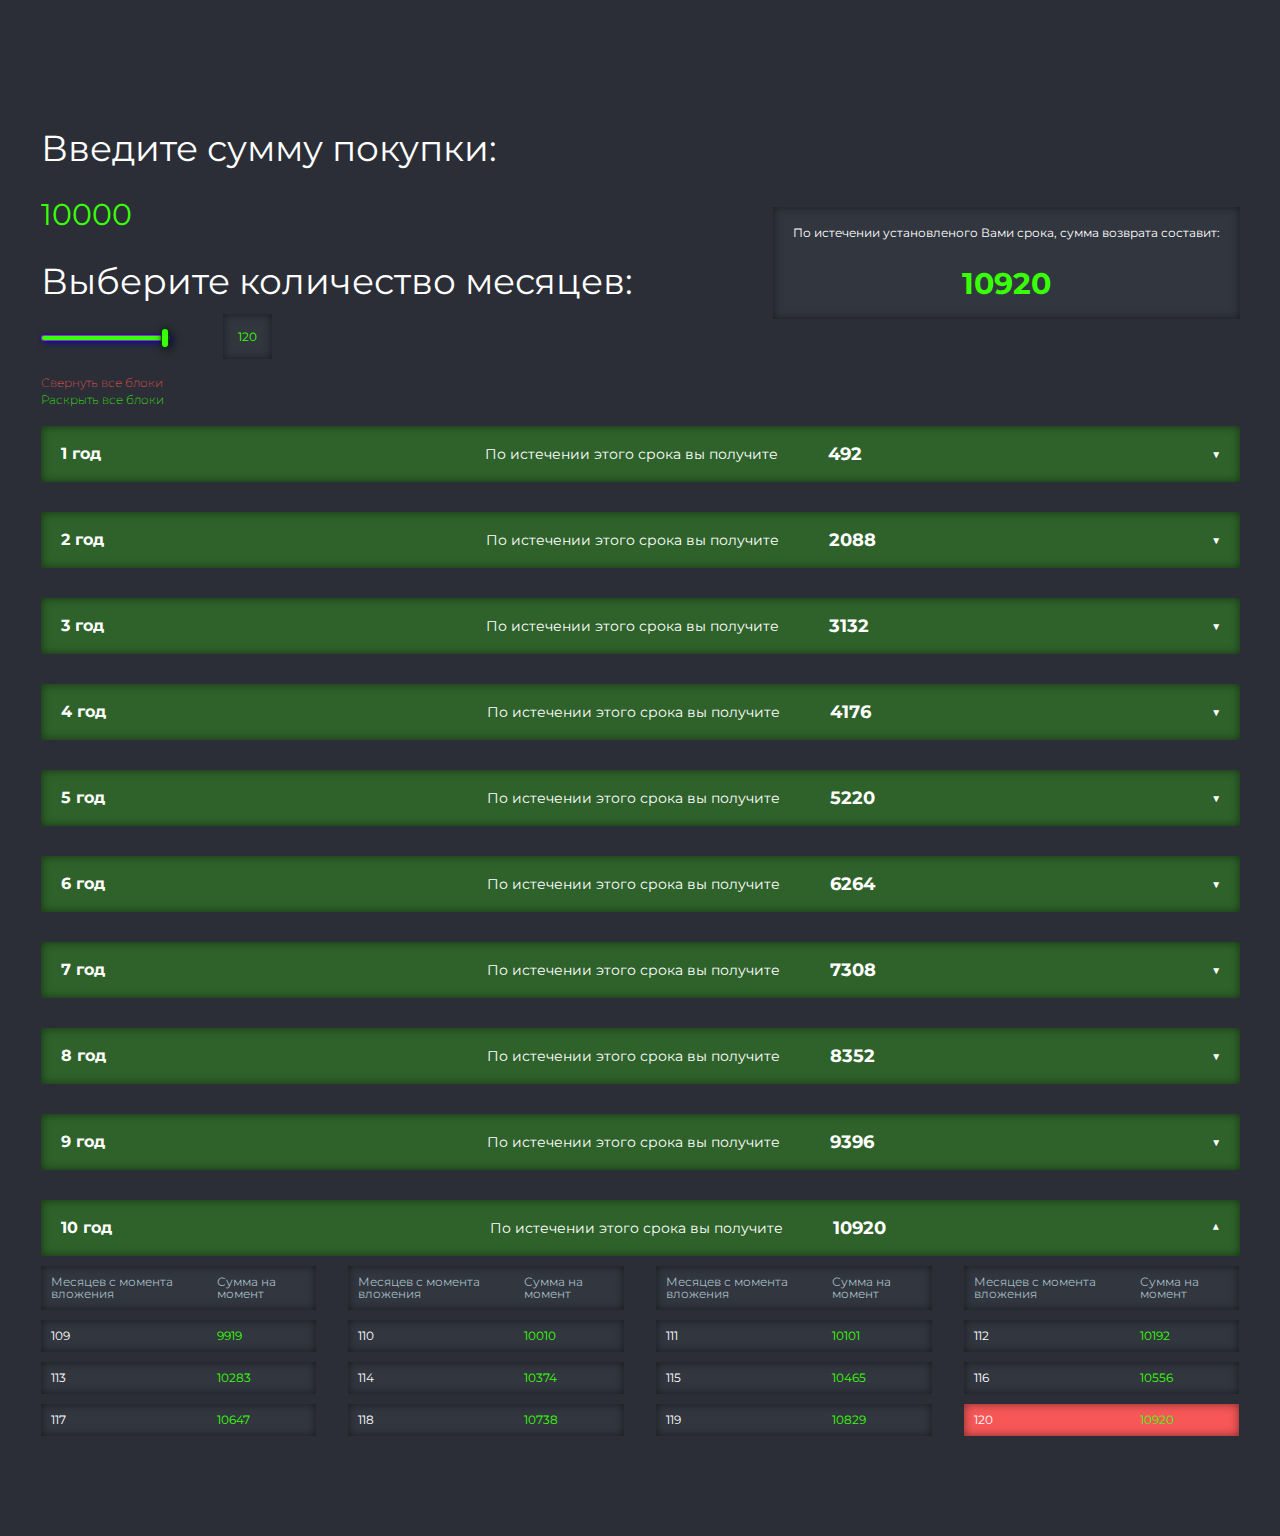
==== commit 0055c943: "Update index.html" ====
--- a/index.html
+++ b/index.html
@@ -17,7 +17,7 @@
 		<div class="choose">
 			<div class="choose__left">
 				<label class="title" for="data">
-					<span class="title__title title__title_range">Введите сумму вложения:</span>
+					<span class="title__title title__title_range">Введите сумму покупки:</span>
 					<input type="text" id="data" name="data" value="10000" placeholder="10 000">
 
 				</label>
@@ -30,7 +30,7 @@
 				<div class="all__open title__title title__title_range">Раскрыть все блоки</div>
 			</div>
 			<div class="choose__right">
-				<p class="choose__right_text">По истечении установленого Вами срока, Вы дополнительно получите:</p>
+				<p class="choose__right_text">По истечении установленого Вами срока, сумма возврата составит:</p>
 				<p id="choose__right_month" class="choose__right_month">1</p>
 			</div>
 		</div>
